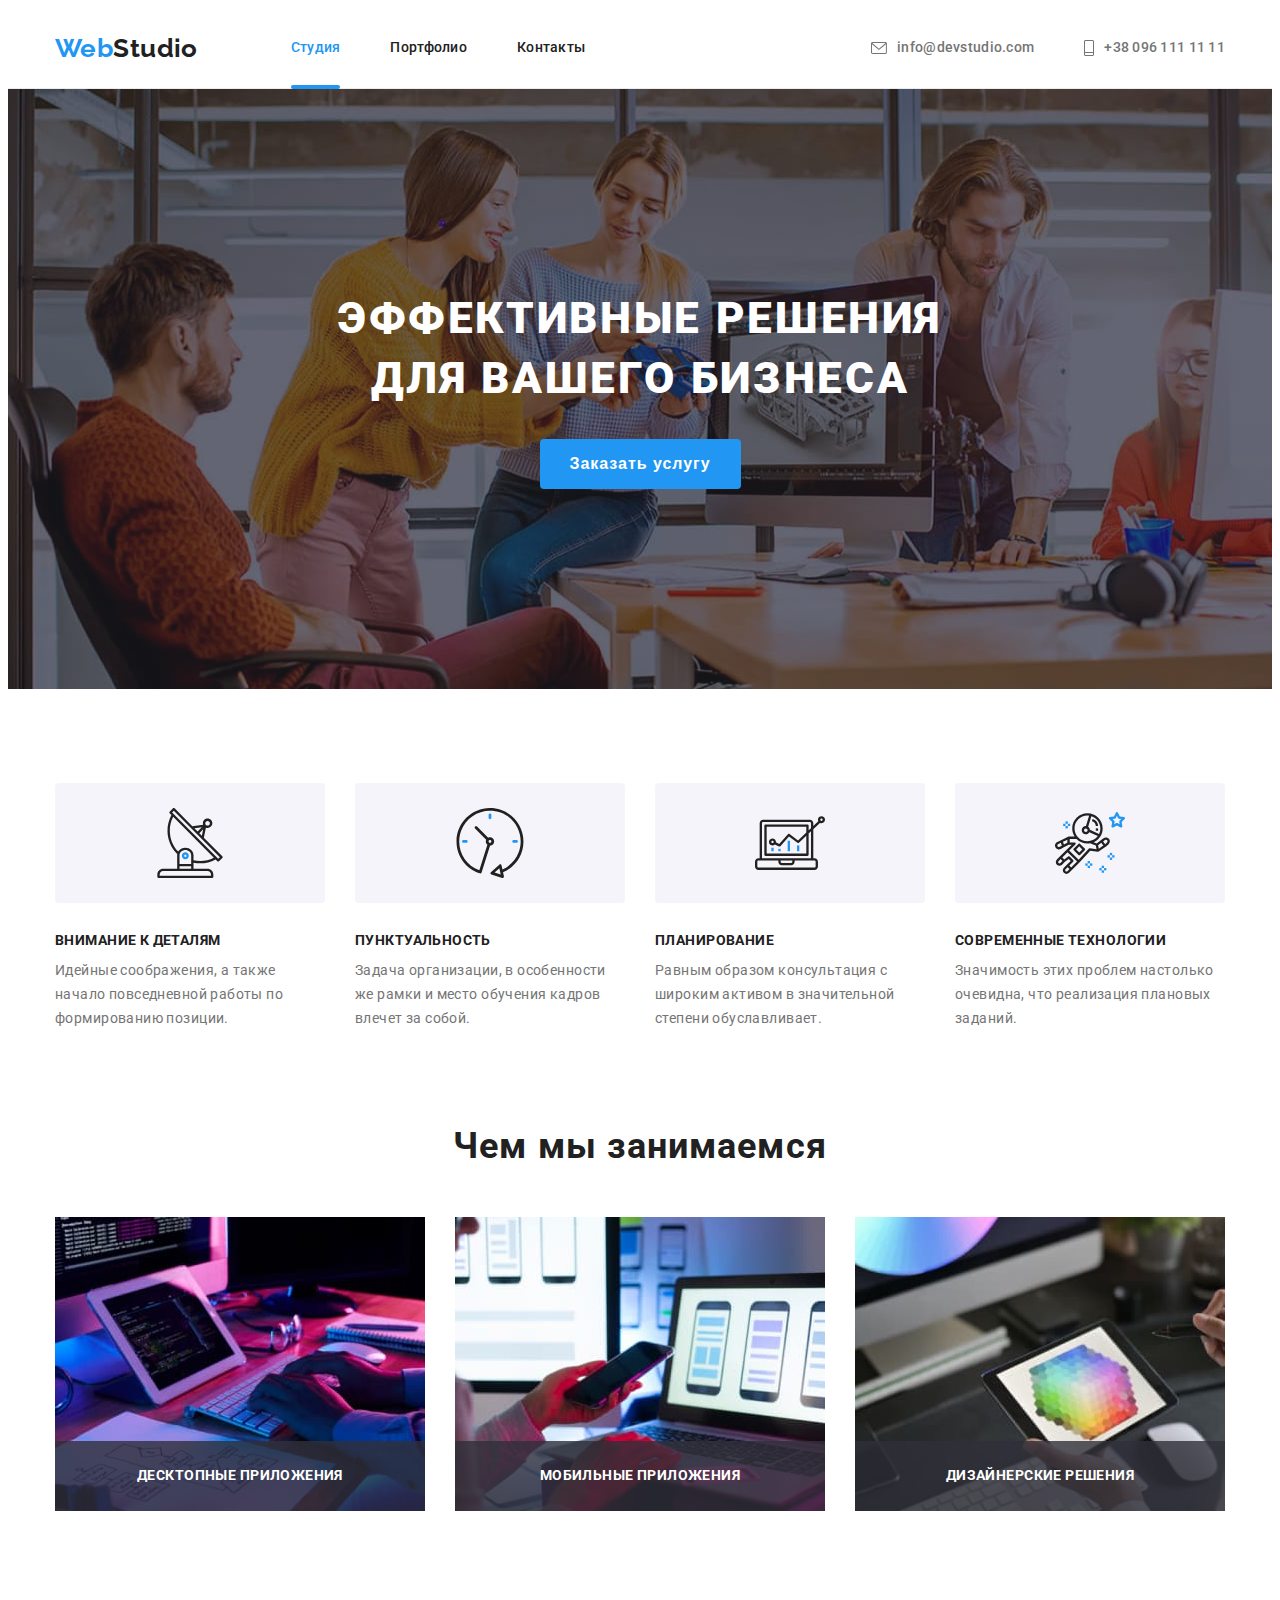
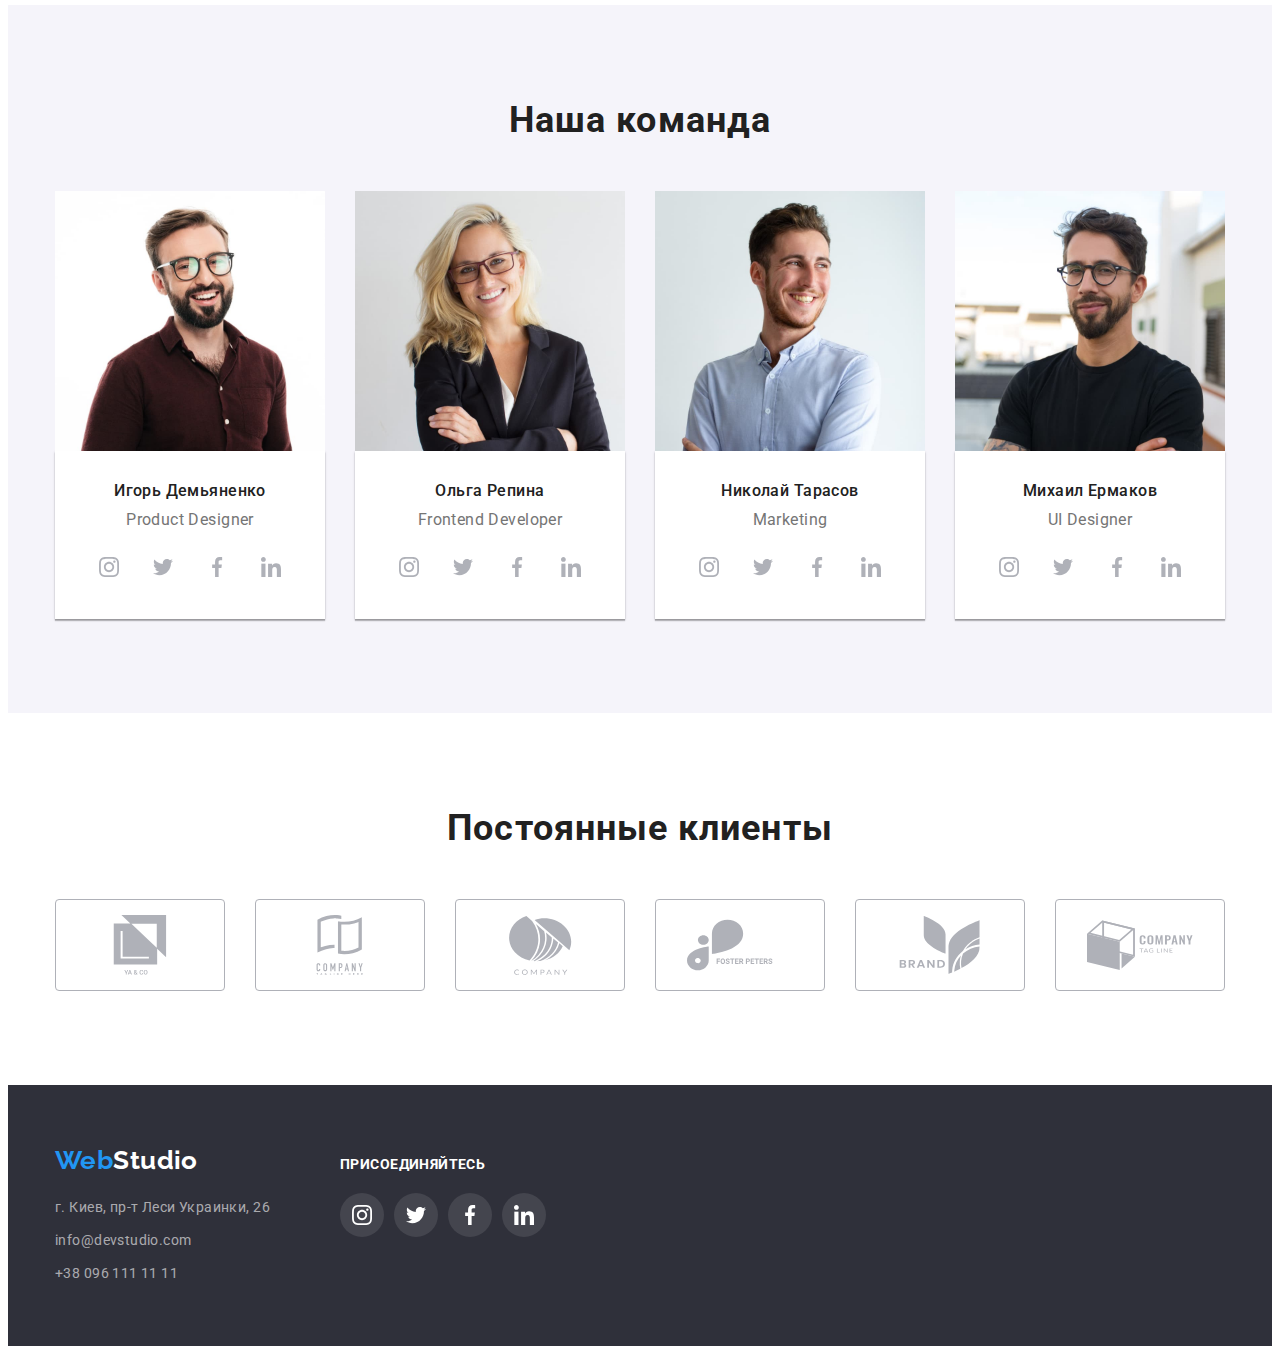
==== index.html @ 88d94071 "start 08.04.2022" ====
<!DOCTYPE html>
<html lang="ru">
  <head>
    <meta charset="UTF-8" />
    <meta http-equiv="X-UA-Compatible" content="IE=edge" />
    <meta name="viewport" content="width=device-width, initial-scale=1.0" />
    <title>Document</title>
    <link rel="preconnect" href="https://fonts.googleapis.com" />
    <link rel="preconnect" href="https://fonts.gstatic.com" crossorigin />
    <link
      href="https://fonts.googleapis.com/css2?family=Raleway:wght@700&family=Roboto:wght@400;500;700;900&display=swap"
      rel="stylesheet"
    />
    <link
      rel="stylesheet"
      href="https://cdnjs.cloudflare.com/ajax/libs/modern-normalize/1.1.0/modern-normalize.min.css"
      integrity="sha512-wpPYUAdjBVSE4KJnH1VR1HeZfpl1ub8YT/NKx4PuQ5NmX2tKuGu6U/JRp5y+Y8XG2tV+wKQpNHVUX03MfMFn9Q=="
      crossorigin="anonymous"
      referrerpolicy="no-referrer"
    />
    <link rel="stylesheet" href="./css/style.css" />
  </head>
  <body>
    <!-- header start -->

    <header class="header">
      <div class="container header-container">
        <nav class="nav">
          <a href="" class="logo link"
            >Web<span class="logo-black">Studio</span></a
          >
          <ul class="site-nav list">
            <li class="item">
              <a class="link header-link current" href="./index.html">Студия</a>
            </li>
            <li class="item">
              <a class="link header-link" href="./portfolio.html">Портфолио</a>
            </li>
            <li class="item">
              <a class="link header-link" href="">Контакты</a>
            </li>
          </ul>
        </nav>
        <ul class="auth-nav list">
          <li class="item">
            <a class="link header-link" href="mailto:info@example.com">
              <svg class="link-icon" width="16" height="12">
                <use href="./images/sprite.svg#envelope"></use></svg
              >info@devstudio.com</a
            >
          </li>
          <li class="item">
            <a class="link header-link" href="tel:+38-099-111-11-11">
              <svg class="link-icon" width="10" height="16">
                <use href="./images/sprite.svg#telephone"></use></svg
              >+38 096 111 11 11</a
            >
          </li>
        </ul>
      </div>
    </header>

    <!-- header end -->
    <main>
      <!-- hero  start-->

      <section class="hero">
        <div class="container">
          <h1 class="hero-title">Эффективные решения для вашего бизнеса</h1>
          <button data-modal-open type="button" class="hero-button">
            Заказать услугу
          </button>
        </div>
      </section>
      <!-- hero end -->

      <!-- quality start -->
      <section class="section quality">
        <div class="container">
          <h2 class="visually-hidden">Наши преимущества</h2>
          <ul class="card-set feature-list list">
            <li class="card-item">
              <div class="qualiti-item">
                <svg class="quality-icon" width="70" height="70">
                  <use href="./images/sprite.svg#antenna"></use>
                </svg>
              </div>

              <h3 class="quality-title">Внимание к деталям</h3>
              <p class="quality-text">
                Идейные соображения, а также начало повседневной работы по
                формированию позиции.
              </p>
            </li>
            <li class="card-item">
              <div class="qualiti-item">
                <svg class="quality-icon" width="70" height="70">
                  <use href="./images/sprite.svg#clock"></use>
                </svg>
              </div>
              <h3 class="quality-title">Пунктуальность</h3>
              <p class="quality-text">
                Задача организации, в особенности же рамки и место обучения
                кадров влечет за собой.
              </p>
            </li>
            <li class="card-item">
              <div class="qualiti-item">
                <svg class="quality-icon" width="70" height="70">
                  <use href="./images/sprite.svg#diagram"></use>
                </svg>
              </div>
              <h3 class="quality-title">Планирование</h3>
              <p class="quality-text">
                Равным образом консультация с широким активом в значительной
                степени обуславливает.
              </p>
            </li>
            <li class="card-item">
              <div class="qualiti-item">
                <svg class="quality-icon" width="70" height="70">
                  <use href="./images/sprite.svg#astronaut"></use>
                </svg>
              </div>
              <h3 class="quality-title">Современные технологии</h3>
              <p class="quality-text">
                Значимость этих проблем настолько очевидна, что реализация
                плановых заданий.
              </p>
            </li>
          </ul>
        </div>
      </section>
      <!-- quality end -->
      <!-- service start-->
      <section class="section service">
        <div class="container">
          <h2 class="section-title">Чем мы занимаемся</h2>
          <ul class="card-set service-list list">
            <li class="card-item service-card">
              <img
                src="./images/our-work1.jpg"
                alt="програмировавние"
                width="370"
              />
              <p class="service-thumb">ДЕСКТОПНЫЕ ПРИЛОЖЕНИЯ</p>
            </li>
            <li class="card-item service-card">
              <img src="./images/our-work2.jpg" alt="адаптация" width="370" />
              <p class="service-thumb">МОБИЛЬНЫЕ ПРИЛОЖЕНИЯ</p>
            </li>
            <li class="card-item service-card">
              <img src="./images/our-work3.jpg" alt="дизайн" width="370" />
              <p class="service-thumb">ДИЗАЙНЕРСКИЕ РЕШЕНИЯ</p>
            </li>
          </ul>
        </div>
      </section>
      <!-- service end-->
      <!-- team start -->
      <section class="section team">
        <div class="container">
          <h2 class="section-title">Наша команда</h2>
          <ul class="card-set team-list list">
            <li class="card-item">
              <img
                src="./images/demianenko.jpg"
                alt="Игорь Демьяненко"
                width="270"
              />
              <div class="team-content">
                <h3 class="team-title">Игорь Демьяненко</h3>
                <p class="team-text">Product Designer</p>
                <ul class="social-list list">
                  <li class="social-list-item">
                    <a
                      class="social-list-link link"
                      href=""
                      target="_blank"
                      rel="noopener noreferrer nofollow"
                    >
                      <svg class="social-list-icon" width="20" height="20">
                        <use href="./images/sprite.svg#instagram"></use>
                      </svg>
                    </a>
                  </li>
                  <li class="social-list-item">
                    <a
                      class="social-list-link link"
                      href=""
                      target="_blank"
                      rel="noopener noreferrer nofollow"
                    >
                      <svg class="social-list-icon" width="20" height="20">
                        <use href="./images/sprite.svg#twitter"></use>
                      </svg>
                    </a>
                  </li>
                  <li class="social-list-item">
                    <a
                      class="social-list-link link"
                      href=""
                      target="_blank"
                      rel="noopener noreferrer nofollow"
                    >
                      <svg class="social-list-icon" width="20" height="20">
                        <use href="./images/sprite.svg#facebook"></use>
                      </svg>
                    </a>
                  </li>
                  <li class="social-list-item">
                    <a
                      class="social-list-link link"
                      href=""
                      target="_blank"
                      rel="noopener noreferrer nofollow"
                    >
                      <svg class="social-list-icon" width="20" height="20">
                        <use href="./images/sprite.svg#linkedin"></use>
                      </svg>
                    </a>
                  </li>
                </ul>
              </div>
            </li>
            <li class="card-item">
              <img src="./images/repina.jpg" alt="Ольга Репина" width="270" />
              <div class="team-content">
                <h3 class="team-title">Ольга Репина</h3>
                <p class="team-text">Frontend Developer</p>
                <ul class="social-list list">
                  <li class="social-list-item">
                    <a
                      class="social-list-link link"
                      href=""
                      target="_blank"
                      rel="noopener noreferrer nofollow"
                    >
                      <svg class="social-list-icon" width="20" height="20">
                        <use href="./images/sprite.svg#instagram"></use>
                      </svg>
                    </a>
                  </li>
                  <li class="social-list-item">
                    <a
                      class="social-list-link link"
                      href=""
                      target="_blank"
                      rel="noopener noreferrer nofollow"
                    >
                      <svg class="social-list-icon" width="20" height="20">
                        <use href="./images/sprite.svg#twitter"></use>
                      </svg>
                    </a>
                  </li>
                  <li class="social-list-item">
                    <a
                      class="social-list-link link"
                      href=""
                      target="_blank"
                      rel="noopener noreferrer nofollow"
                    >
                      <svg class="social-list-icon" width="20" height="20">
                        <use href="./images/sprite.svg#facebook"></use>
                      </svg>
                    </a>
                  </li>
                  <li class="social-list-item">
                    <a
                      class="social-list-link link"
                      href=""
                      target="_blank"
                      rel="noopener noreferrer nofollow"
                    >
                      <svg class="social-list-icon" width="20" height="20">
                        <use href="./images/sprite.svg#linkedin"></use>
                      </svg>
                    </a>
                  </li>
                </ul>
              </div>
            </li>
            <li class="card-item">
              <img
                src="./images/tarasov.jpg"
                alt="Николай Тарасов"
                width="270"
              />
              <div class="team-content">
                <h3 class="team-title">Николай Тарасов</h3>
                <p class="team-text">Marketing</p>
                <ul class="social-list list">
                  <li class="social-list-item">
                    <a
                      class="social-list-link link"
                      href=""
                      target="_blank"
                      rel="noopener noreferrer nofollow"
                    >
                      <svg class="social-list-icon" width="20" height="20">
                        <use href="./images/sprite.svg#instagram"></use>
                      </svg>
                    </a>
                  </li>
                  <li class="social-list-item">
                    <a
                      class="social-list-link link"
                      href=""
                      target="_blank"
                      rel="noopener noreferrer nofollow"
                    >
                      <svg class="social-list-icon" width="20" height="20">
                        <use href="./images/sprite.svg#twitter"></use>
                      </svg>
                    </a>
                  </li>
                  <li class="social-list-item">
                    <a
                      class="social-list-link link"
                      href=""
                      target="_blank"
                      rel="noopener noreferrer nofollow"
                    >
                      <svg class="social-list-icon" width="20" height="20">
                        <use href="./images/sprite.svg#facebook"></use>
                      </svg>
                    </a>
                  </li>
                  <li class="social-list-item">
                    <a
                      class="social-list-link link"
                      href=""
                      target="_blank"
                      rel="noopener noreferrer nofollow"
                    >
                      <svg class="social-list-icon" width="20" height="20">
                        <use href="./images/sprite.svg#linkedin"></use>
                      </svg>
                    </a>
                  </li>
                </ul>
              </div>
            </li>
            <li class="card-item">
              <img
                src="./images/ermakov.jpg"
                alt="Михаил Ермаков"
                width="270"
              />
              <div class="team-content">
                <h3 class="team-title">Михаил Ермаков</h3>
                <p class="team-text">UI Designer</p>
                <ul class="social-list list">
                  <li class="social-list-item">
                    <a
                      class="social-list-link link"
                      href=""
                      target="_blank"
                      rel="noopener noreferrer nofollow"
                    >
                      <svg class="social-list-icon" width="20" height="20">
                        <use href="./images/sprite.svg#instagram"></use>
                      </svg>
                    </a>
                  </li>
                  <li class="social-list-item">
                    <a
                      class="social-list-link link"
                      href=""
                      target="_blank"
                      rel="noopener noreferrer nofollow"
                    >
                      <svg class="social-list-icon" width="20" height="20">
                        <use href="./images/sprite.svg#twitter"></use>
                      </svg>
                    </a>
                  </li>
                  <li class="social-list-item">
                    <a
                      class="social-list-link link"
                      href=""
                      target="_blank"
                      rel="noopener noreferrer nofollow"
                    >
                      <svg class="social-list-icon" width="20" height="20">
                        <use href="./images/sprite.svg#facebook"></use>
                      </svg>
                    </a>
                  </li>
                  <li class="social-list-item">
                    <a
                      class="social-list-link link"
                      href=""
                      target="_blank"
                      rel="noopener noreferrer nofollow"
                    >
                      <svg class="social-list-icon" width="20" height="20">
                        <use href="./images/sprite.svg#linkedin"></use>
                      </svg>
                    </a>
                  </li>
                </ul>
              </div>
            </li>
          </ul>
        </div>
      </section>
      <!-- team end -->

      <!-- client start-->
      <section class="section client">
        <div class="container">
          <h2 class="section-title">Постоянные клиенты</h2>
          <ul class="card-set client-list list">
            <li class="card-item client-card">
              <a
                class="client-link"
                href=""
                target="_blank"
                rel="noopener noreferrer nofollow"
              >
                <svg class="client-link-icon" width="106" height="60">
                  <use href="./images/sprite.svg#group-1"></use>
                </svg>
              </a>
            </li>
            <li class="card-item client-card">
              <a
                class="client-link"
                href=""
                target="_blank"
                rel="noopener noreferrer nofollow"
              >
                <svg class="client-link-icon" width="106" height="60">
                  <use href="./images/sprite.svg#group-2"></use>
                </svg>
              </a>
            </li>
            <li class="card-item client-card">
              <a
                class="client-link"
                href=""
                target="_blank"
                rel="noopener noreferrer nofollow"
              >
                <svg class="client-link-icon" width="106" height="60">
                  <use href="./images/sprite.svg#group-3"></use>
                </svg>
              </a>
            </li>
            <li class="card-item client-card">
              <a
                class="client-link"
                href=""
                target="_blank"
                rel="noopener noreferrer nofollow"
              >
                <svg class="client-link-icon" width="106" height="60">
                  <use href="./images/sprite.svg#group-4"></use>
                </svg>
              </a>
            </li>
            <li class="card-item client-card">
              <a
                class="client-link"
                href=""
                target="_blank"
                rel="noopener noreferrer nofollow"
              >
                <svg class="client-link-icon" width="106" height="60">
                  <use href="./images/sprite.svg#group-5"></use>
                </svg>
              </a>
            </li>
            <li class="card-item client-card">
              <a
                class="client-link"
                href=""
                target="_blank"
                rel="noopener noreferrer nofollow"
              >
                <svg class="client-link-icon" width="106" height="60">
                  <use href="./images/sprite.svg#group-6"></use>
                </svg>
              </a>
            </li>
          </ul>
        </div>
      </section>
    </main>
    <!-- footer start -->
    <footer class="footer">
      <div class="container footer-content">
        <div class="contact-footer">
          <a href="" class="logo link"
            >Web<span class="logo-white">Studio</span></a
          >
          <address class="adress list">
            <ul class="nav-footer list">
              <li class="nav-footer-item">
                <a
                  class="link"
                  href="https://goo.gl/maps/tU7hmyQ66fqLJ7Ar8"
                  target="_blank"
                  rel="noopener noreferrer nofollow"
                >
                  г. Киев, пр-т Леси Украинки, 26</a
                >
              </li>
              <li class="nav-footer-item">
                <a class="link" href="mailto:info@example.com"
                  >info@devstudio.com</a
                >
              </li>
              <li class="nav-footer-item">
                <a class="link" href="tel:+38-099-111-11-11"
                  >+38 096 111 11 11</a
                >
              </li>
            </ul>
          </address>
        </div>
        <div class="join">
          <b class="join-title">присоединяйтесь</b>
          <ul class="social-list list">
            <li class="social-list-item">
              <a
                class="social-list-link link"
                href=""
                target="_blank"
                rel="noopener noreferrer nofollow"
              >
                <svg class="social-list-icon" width="20" height="20">
                  <use href="./images/sprite.svg#instagram"></use>
                </svg>
              </a>
            </li>
            <li class="social-list-item">
              <a
                class="social-list-link link"
                href=""
                target="_blank"
                rel="noopener noreferrer nofollow"
              >
                <svg class="social-list-icon" width="20" height="20">
                  <use href="./images/sprite.svg#twitter"></use>
                </svg>
              </a>
            </li>
            <li class="social-list-item">
              <a
                class="social-list-link link"
                href=""
                target="_blank"
                rel="noopener noreferrer nofollow"
              >
                <svg class="social-list-icon" width="20" height="20">
                  <use href="./images/sprite.svg#facebook"></use>
                </svg>
              </a>
            </li>
            <li class="social-list-item">
              <a
                class="social-list-link link"
                href=""
                target="_blank"
                rel="noopener noreferrer nofollow"
              >
                <svg class="social-list-icon" width="20" height="20">
                  <use href="./images/sprite.svg#linkedin"></use>
                </svg>
              </a>
            </li>
          </ul>
        </div>
      </div>
    </footer>

    <div class="backdrop is-hidden" data-modal>
      <div class="modal">
        <button data-modal-close type="button" class="hero-close-btn">
          <svg class="hero-close-icon" width="18px" height="18px">
            <use href="./images/sprite.svg#close"></use>
          </svg>
        </button>
      </div>
    </div>

    <script src="./js/modal.js"></script>
  </body>
</html>
---- css/style.css ----
html {
  box-sizing: border-box;
}

*,
*::before,
*::after {
  box-sizing: border-box;
}

:root {
  --primary-title-color: #212121;
  --secondary-text-color: #757575;
  --accent-color: #2196f3;
  --secondary-accent-color: #ffffff;
  --secondary-background-color: #f5f4fa;
  --primary-color: rgba(255, 255, 255, 1);
  --card-item: 4;
  --client-link: #afb1b8;
  --footer-accent-background-color: rgba(255, 255, 255, 0.1);
  --transition: 250ms cubic-bezier(0.4, 0, 0.2, 1);
}

body {
  color: var(--secondary-text-color);
  font-family: Roboto, sans-serif;
  font-size: 14px;
  line-height: 1.71;
  letter-spacing: 0.03em;
}

/* Reset */

h1,
h2,
h3,
p {
  margin-top: 0;
  margin-bottom: 0;
}

ul {
  margin-top: 0;
  margin-bottom: 0;
  padding-left: 0;
}

img {
  display: block;
  max-width: 100%;
  height: auto;
}

.list {
  list-style: none;
}
.link {
  text-decoration: none;
  color: inherit;
}

address {
  font-style: normal;
}

.container {
  width: 1200px;
  padding-left: 15px;
  padding-right: 15px;
  margin-left: auto;
  margin-right: auto;
}

.section {
  padding-top: 94px;
  padding-bottom: 94px;
}
/* header start */

.header {
  border-bottom: 1px solid #ececec;
}

.header-container {
  display: flex;
  align-items: center;
}

.nav {
  display: flex;
}
.header .logo {
  margin-right: 93px;
}

.logo {
  display: flex;

  align-items: center;
  font-family: Raleway, sans-serif;
  font-weight: 700;
  font-size: 26px;
  line-height: 1.19;
  /* letter-spacing: 0.03em; */
  color: var(--accent-color);
}
.logo-black {
  color: var(--primary-title-color);
}
.site-nav {
  display: flex;

  color: var(--primary-title-color);
}

.site-nav .item:not(:last-child),
.auth-nav .item:not(:last-child) {
  margin-right: 50px;
}

.header-link {
  display: flex;
  align-items: center;
  position: relative;
  font-weight: 500;
  padding-top: 32px;
  padding-bottom: 32px;
  line-height: 1.14;
  letter-spacing: 0.02em;
  transition: color var(--transition);
}
.site-nav .link.current {
  color: var(--accent-color);
}

.auth-nav {
  display: flex;
  margin-left: auto;
  transition: fill var(--transition), color var(--transition);
}

.auth-nav .link-icon {
  fill: currentColor;
  margin-right: 10px;
}

.header-link:hover,
.header-link:focus {
  color: var(--accent-color);
}

.header .current::after {
  content: "";
  display: flex;
  position: absolute;
  bottom: -1px;
  width: 100%;
  height: 4px;
  border-radius: 2px;
  background-color: rgba(33, 150, 243, 1);
}

/* header end */
/* hero start */

.hero {
  background-image: linear-gradient(
      rgba(47, 48, 58, 0.4),
      rgba(47, 48, 58, 0.4)
    ),
    url(../images/comand.jpg);
  background-size: 1600px, cover;
  text-align: center;

  background-color: #2f303a;
  margin-right: auto;
  margin-left: auto;
  max-width: 1600px;
  padding-top: 200px;
  padding-bottom: 200px;
}

.hero-title {
  max-width: 696px;
  margin-bottom: 30px;
  margin-left: auto;
  margin-right: auto;

  font-weight: 900;
  font-size: 44px;
  line-height: 1.36;
  text-align: center;
  letter-spacing: 0.06em;
  text-transform: uppercase;
  color: var(--secondary-accent-color);
}

.hero-button {
  min-width: 200px;
  padding-top: 10px;
  padding-bottom: 10px;
  padding-left: 30px;
  padding-right: 30px;
  border-radius: 4px;

  cursor: pointer;
  font-weight: 700;
  font-size: 16px;
  line-height: 1.88;
  border: none;
  letter-spacing: 0.06em;
  background: var(--accent-color);
  color: var(--secondary-accent-color);
  transition: background-color var(--transition);
}

.hero-button:hover,
.hero-button:focus {
  background-color: #188ce8;
}

/* hero end */

/* quality start*/

.visually-hidden {
  position: absolute;
  width: 1px;
  height: 1px;
  margin: -1px;
  border: 0;
  padding: 0;
  white-space: nowrap;
  clip-path: inset(100%);
  clip: rect(0 0 0 0);
  overflow: hidden;
}

.card-set {
  display: flex;
  flex-wrap: wrap;
  margin-left: -30px;
  margin-top: -30px;
}
.quality {
  padding-bottom: 0;
}
.card-item {
  flex-basis: calc(100% / var(--card-item) - 30px);
  margin-left: 30px;
  margin-top: 30px;
}

.service-list {
  --card-item: 3;
}

.qualiti-item {
  display: flex;

  height: 120px;
  border-radius: 4px;
  justify-content: center;
  align-items: center;
  background-color: var(--secondary-background-color);

  margin-bottom: 30px;
  text-align: center;
}

.quality-title {
  margin-bottom: 10px;
  font-weight: 700;
  font-size: 14px;
  line-height: 1.14;

  text-transform: uppercase;
  color: var(--primary-title-color);
}

/* qualiti end */

/* service start*/
.section-title {
  text-align: center;
  margin-bottom: 50px;
  font-weight: 700;
  font-size: 36px;
  line-height: 1.17;
  letter-spacing: 0.03em;
  color: var(--primary-title-color);
}

.service-card {
  position: relative;
}
.service-icon {
  position: relative;
}

.service-thumb {
  position: absolute;
  display: flex;
  bottom: 0;
  width: 100%;
  height: 70px;
  justify-content: center;
  align-items: center;
  font-weight: 700;

  line-height: 1.17;

  color: var(--primary-color);
  background-color: rgba(47, 48, 58, 0.8);
}

/* service end */

/* team start */
.team {
  background: var(--secondary-background-color);
}

.social-list-link {
  display: flex;
  align-items: center;
  justify-content: center;
  width: 44px;
  height: 44px;
  color: var(--client-link);
  background-color: var(--footer-accent-background-color);
  border-radius: 50%;
  transition: color var(--transition), background-color var(--transition);
}
.footer .social-list-link {
  color: var(--secondary-accent-color);
}
.social-list-icon {
  fill: currentColor;
}

.social-list-item:not(:last-child) {
  margin-right: 10px;
}

.social-list-link:hover,
.social-list-link:focus {
  background-color: var(--accent-color);
  color: var(--secondary-accent-color);
}

.social-list {
  display: flex;
  justify-content: space-between;
}

.team-card {
  flex-wrap: wrap;
  text-align: center;
  flex-basis: calc((100% - 120px) / 4);
  margin-left: 30px;
  margin-top: 30px;
}

.team-title {
  margin-bottom: 10px;
  font-weight: 500;
  font-size: 16px;
  line-height: 1.19;

  color: var(--primary-title-color);
}

.team-content {
  text-align: center;
  padding-top: 30px;
  padding-bottom: 30px;
  padding-left: 32px;
  padding-right: 32px;
  background-color: var(--secondary-accent-color);
  box-shadow: 0px 2px 1px rgba(0, 0, 0, 0.2), 0px 1px 1px rgba(0, 0, 0, 0.14),
    0px 1px 3px rgba(0, 0, 0, 0.12);
}

.team-text {
  font-size: 16px;
  line-height: 1.19;
  margin-bottom: 16px;
}

/* team end */

/* client-start */

.client-list {
  --card-item: 6;
  display: flex;
  align-items: center;
}

.client-link {
  outline: none;
  display: flex;
  width: 170px;
  height: 92px;
  color: var(--client-link);
  border: 1px solid currentColor;
  border-radius: 4px;
  justify-content: center;
  align-items: center;

  transition: color var(--transition);
}

.client-link:hover,
.client-link:focus {
  border: 1px solid var(--accent-color);
}

.client-link-icon {
  fill: currentColor;
  /* transition: fill var(--transition); */
}

.client-link:hover .client-link-icon,
.client-link:focus .client-link-icon {
  fill: var(--accent-color);
}

/* client-end */

/* footer start */

.footer {
  padding-top: 60px;
  padding-bottom: 60px;
  background: #2f303a;
}

.footer-content {
  display: flex;
  align-items: baseline;
}

.adress {
  font-style: normal;

  color: var(--secondary-accent-color);
}

.footer .logo {
  margin-bottom: 20px;
}

.logo-white {
  color: var(--secondary-accent-color);
}

.nav-footer .link {
  color: rgba(255, 255, 255, 0.6);
  transition: color var(--transition);
}
.nav-footer .link:hover,
.nav-footer .link:focus {
  color: var(--secondary-accent-color);
}
.nav-footer-item:not(:last-child) {
  margin-bottom: 9px;
}

.footer.social-list-link {
  color: var(--secondary-accent-color);
}

.join {
  margin-left: 70px;
}

.join-title {
  display: block;
  margin-bottom: 20px;
  font-weight: 700;
  font-size: 14px;
  line-height: 1.14;
  letter-spacing: 0.03em;
  text-transform: uppercase;
  color: var(--secondary-accent-color);
}

.join-list-link {
  display: flex;
  align-items: center;
  justify-content: center;
  width: 44px;
  height: 44px;
  background-color: rgba(255, 255, 255, 0.1);
  border-radius: 50%;
  transition: background-color var(--transition);
}
.join-list-icon {
  fill: var(--secondary-accent-color);
}

.join-list-item:not(:last-child) {
  margin-right: 10px;
}

.join-list-link:hover,
.join-list-link:focus,
.join-list-link:hover .join-list-icon,
.join-list-link:focus .join-list-icon {
  background-color: var(--accent-color);
}

.join-list {
  display: flex;
  justify-content: space-between;
}

/* Portfolio */

/* filters start */

.buttons-list {
  display: flex;

  justify-content: center;
  margin-bottom: 50px;
}

.button-item:not(:last-child) {
  margin-right: 8px;
}

.button {
  padding: 6px 22px;
  border-radius: 4px;
  border-color: transparent;
  font-weight: 500;
  font-size: 16px;
  line-height: 1.62;
  letter-spacing: 0.03em;
  color: var(--primary-title-color);
  cursor: pointer;
  background: var(--secondary-background-color);
  transition: color var(--transition), background-color var(--transition),
    box-shadow var(--transition);
}
.button:hover,
.button:focus,
.buttons-list .current {
  background-color: var(--accent-color);
  color: var(--secondary-accent-color);
  box-shadow: 0px 2px 2px rgba(0, 0, 0, 0.12), 0px 1px 2px rgba(0, 0, 0, 0.08),
    0px 3px 1px rgba(0, 0, 0, 0.1);
}
/* filters end */

/* work start */
.work-list {
  --card-item: 3;
}

.work-list-item {
  display: flex;
  flex-direction: column;
  transition: box-shadow var(--transition);
}

.work-list-item:hover,
.work-list-item:focus {
  box-shadow: 1px 4px 6px rgba(0, 0, 0, 0.16), 0px 4px 4px rgba(0, 0, 0, 0.06),
    0px 1px 1px rgba(0, 0, 0, 0.12);
}

.product {
  position: relative;
  overflow: hidden;
}

.product-overlay {
  display: inline-block;
  position: absolute;
  top: 0;
  left: 0;
  width: 100%;
  height: 100%;
  background-color: rgba(33, 150, 243, 0.9);

  transform: translateY(100%);
  transition: transform var(--transition);
}

.product-thumb {
  position: absolute;

  width: 322px;
  height: 168px;
  display: flex;
  top: 50%;
  left: 50%;
  transform: translate(-50%, -50%);
  opacity: 1;
  font-family: roboto;
  font-weight: 400;
  font-size: 18px;
  line-height: 1.55;
  letter-spacing: 0.03em;
  color: rgba(255, 255, 255, 1);
}

.work-list-item:hover .product-overlay,
.work-list-item:focus .product-overlay {
  transform: translateY(0);
}

.work-title {
  margin-bottom: 4px;
  font-weight: 700;
  font-size: 18px;
  line-height: 2;
  color: var(--primary-title-color);
}

.work-content {
  padding: 20px 24px;

  border: 1px solid #eeeeee;
  border-top: none;
}

.work-text {
  font-weight: 400;
  font-size: 16px;
  line-height: 1.88;
  letter-spacing: 0.03em;
  color: var(--secondary-text-color);
}
/* work end */

.backdrop {
  position: fixed;
  top: 0;
  left: 0;
  width: 100%;
  height: 100%;
  background-color: rgba(0, 0, 0, 0.2);
  opacity: 1;
  transition: opacity var(--transition);
}

.backdrop.is-hidden {
  opacity: 0;
  visibility: hidden;
  pointer-events: none;
}

.backdrop.is-hidden .modal {
  transform: translate(-50%, -50%) scale(1.25);
}

.modal {
  position: absolute;
  top: 50%;
  left: 50%;

  height: 581px;
  width: 528px;
  border-radius: 4px;
  background-color: var(--secondary-accent-color);
  box-shadow: 0px 2px 1px rgba(0, 0, 0, 0.2), 0px 1px 1px rgba(0, 0, 0, 0.14),
    0px 1px 3px rgba(0, 0, 0, 0.12);

  transform: translate(-50%, -50%) scale(1);
  transition: transform var(--transition);
}

.hero-close-btn {
  position: absolute;
  top: 18px;
  right: 12px;
  padding: 0;

  display: flex;
  justify-content: center;
  align-items: center;
  width: 30px;
  height: 30px;
  border-radius: 50%;
  border: 1px solid rgba(0, 0, 0, 0.1);
  background-color: transparent;
  cursor: pointer;
}
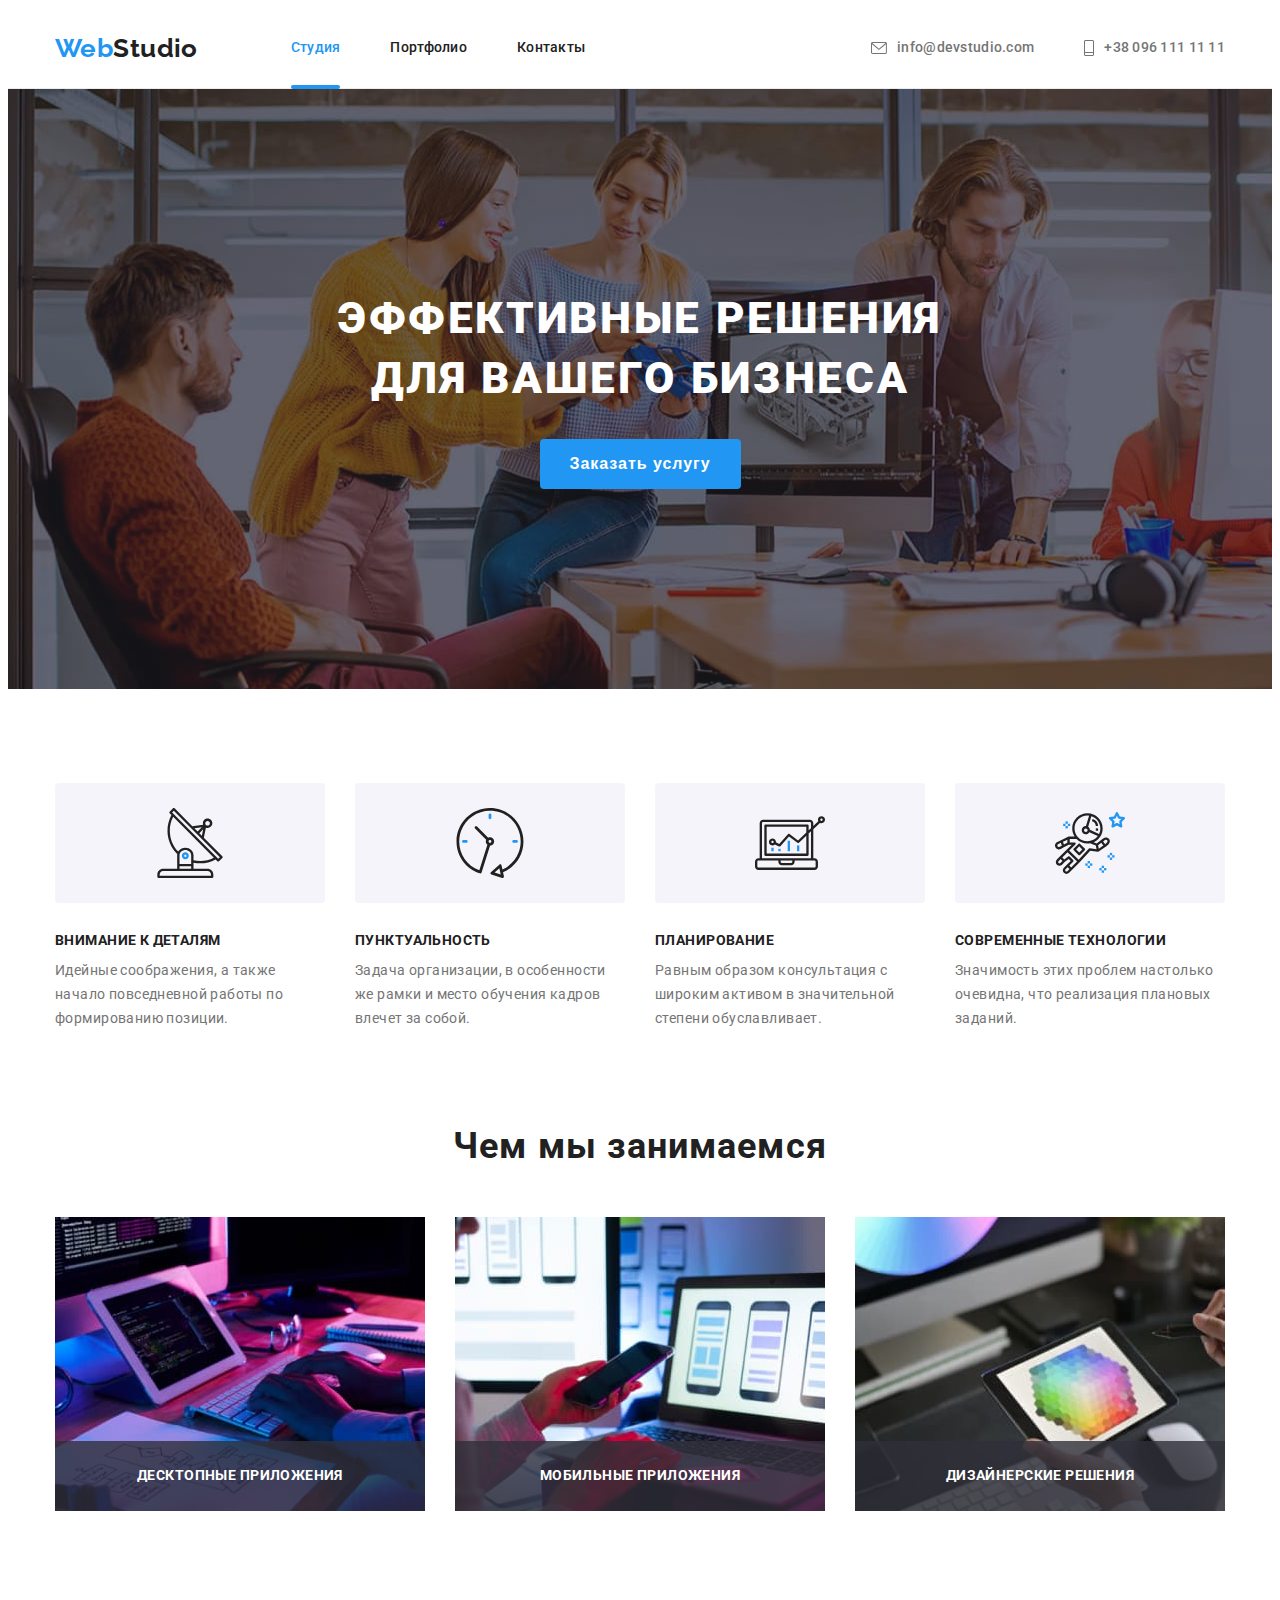
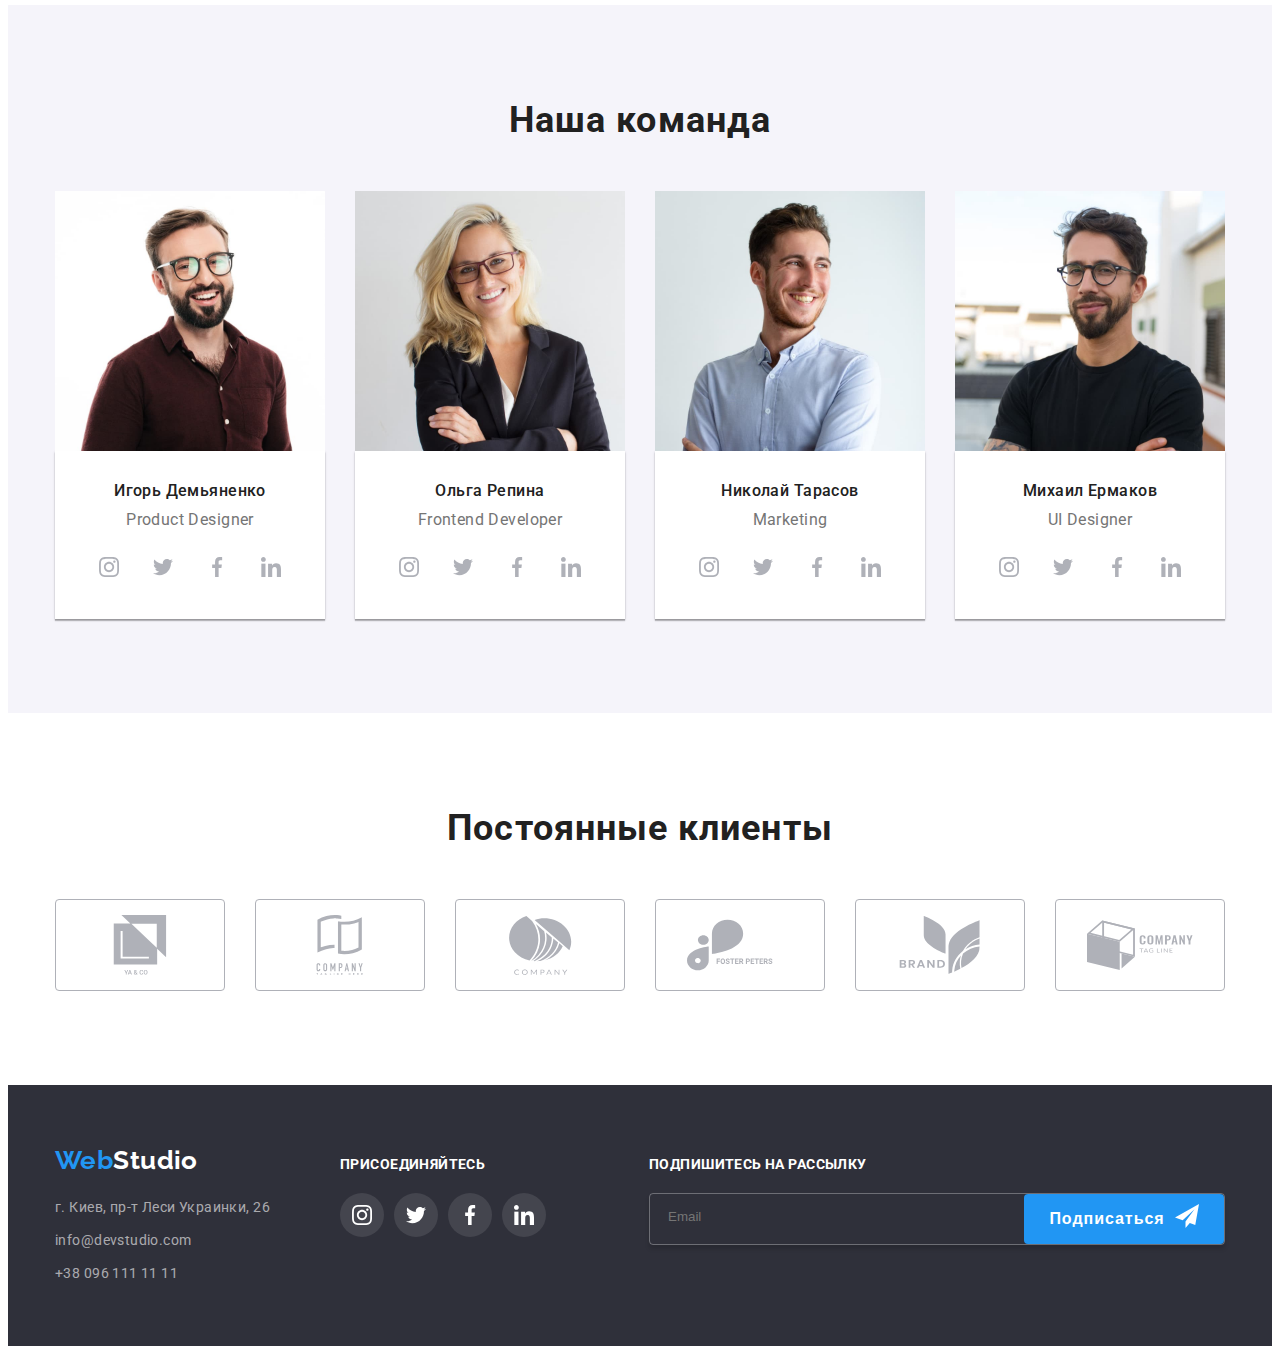
==== commit 16691a4f: "pre-finish 12.04.2022" ====
--- a/index.html
+++ b/index.html
@@ -522,6 +522,7 @@
         </div>
         <div class="join">
           <b class="join-title">присоединяйтесь</b>
+
           <ul class="social-list list">
             <li class="social-list-item">
               <a
@@ -572,6 +573,26 @@
               </a>
             </li>
           </ul>
+        </div>
+
+        <div class="join-subscription">
+          <b class="join-title">Подпишитесь на рассылку</b>
+          <form class="social-subscription">
+            <span class="mail-subscription">
+              <input
+                class="mail"
+                type="email"
+                name="user_mail"
+                placeholder="Email"
+              />
+            </span>
+            <button class="hero-button send-button" type="submit">
+              Подписаться
+              <svg class="social-send-button" width="24" height="24">
+                <use href="./images/sprite.svg#send"></use>
+              </svg>
+            </button>
+          </form>
         </div>
       </div>
     </footer>
@@ -579,10 +600,71 @@
     <div class="backdrop is-hidden" data-modal>
       <div class="modal">
         <button data-modal-close type="button" class="hero-close-btn">
-          <svg class="hero-close-icon" width="18px" height="18px">
+          <svg class="hero-close-icon" width="18" height="18">
             <use href="./images/sprite.svg#close"></use>
           </svg>
         </button>
+
+        <p class="modal-invitation">Оставьте свои данные, мы вам перезвоним</p>
+
+        <form class="contact-form">
+          <!-- <div class="contact-form-list"> -->
+          <label class="contact-form-field"
+            ><span class="contact-information">Имя</span>
+            <span class="contack-form-input-wraper">
+              <input name="user_name" class="contact-form-input" type="text" />
+              <svg class="contact-icon" width="18" height="18">
+                <use href="./images/sprite.svg#person-modal"></use>
+              </svg>
+            </span>
+          </label>
+          <label class="contact-form-field"
+            ><span class="contact-information">Телефон</span>
+            <span class="contack-form-input-wraper">
+              <input name="user_phone" class="contact-form-input" type="tel" />
+              <svg class="contact-icon" width="18" height="18">
+                <use href="./images/sprite.svg#phone-modal"></use>
+              </svg>
+            </span>
+          </label>
+          <label class="contact-form-field"
+            ><span class="contact-information">Почта</span>
+            <span class="contack-form-input-wraper">
+              <input name="user_mail" class="contact-form-input" type="email" />
+              <svg class="contact-icon" width="18" height="18">
+                <use href="./images/sprite.svg#email-modal"></use>
+              </svg>
+            </span>
+          </label>
+          <label class="contact-form-field"
+            ><span class="contact-information">Комментарий</span>
+            <textarea
+              name="user_message"
+              class="contact-form-message"
+              placeholder="Введите текст"
+            ></textarea>
+          </label>
+          <!-- </div> -->
+          <div class="contact-form-checkbox-wraper">
+            <input
+              name="accept-policy"
+              type="checkbox"
+              class="contact-form-checkbox visually-hidden"
+              id="polici-checkbox"
+              required
+            />
+            <label for="polici-checkbox" class="contact-form-checkbox-label"
+              >Соглашаюсь с рассылкой и принимаю &nbsp;<a
+                class="contact-form-checkbox-link"
+                href=""
+                >Условия договора</a
+              >
+            </label>
+          </div>
+          <button type="submit" class="hero-button submit-button">
+            Отправить
+          </button>
+        </form>
       </div>
     </div>
 
--- a/css/style.css
+++ b/css/style.css
@@ -14,11 +14,14 @@
   --accent-color: #2196f3;
   --secondary-accent-color: #ffffff;
   --secondary-background-color: #f5f4fa;
+  --footer-background-color: #2f303a;
+
   --primary-color: rgba(255, 255, 255, 1);
   --card-item: 4;
   --client-link: #afb1b8;
   --footer-accent-background-color: rgba(255, 255, 255, 0.1);
   --transition: 250ms cubic-bezier(0.4, 0, 0.2, 1);
+  --border-contact-form: rgba(33, 33, 33, 0.2);
 }
 
 body {
@@ -434,7 +437,7 @@
 .footer {
   padding-top: 60px;
   padding-bottom: 60px;
-  background: #2f303a;
+  background: var(--footer-background-color);
 }
 
 .footer-content {
@@ -515,6 +518,47 @@
 .join-list {
   display: flex;
   justify-content: space-between;
+}
+
+.join-subscription {
+  margin-left: auto;
+  /* position: relative; */
+}
+
+.social-send-button {
+  margin-left: 10px;
+  /* position: absolute; */
+  /* top: 50%; */
+  fill: currentColor;
+}
+
+.social-subscription {
+  border: 1px solid rgba(255, 255, 255, 0.3);
+  display: flex;
+  border-radius: 4px;
+
+  padding-left: 16px;
+  /* margin-right: 12px; */
+  min-width: 358px;
+  font-size: 16px;
+  box-shadow: 0px 4px 4px rgba(0, 0, 0, 0.15);
+}
+
+.mail {
+  min-width: 358px;
+  padding-top: 15px;
+  padding-bottom: 15px;
+  border: none;
+  outline: none;
+  background-color: var(--footer-background-color);
+  color: var(--secondary-accent-color);
+}
+
+.send-button {
+  display: flex;
+  padding-left: 0;
+  padding-right: 0;
+  justify-content: center;
 }
 
 /* Portfolio */
@@ -663,8 +707,8 @@
   position: absolute;
   top: 50%;
   left: 50%;
-
-  height: 581px;
+  padding: 40px;
+  /* height: 581px; */
   width: 528px;
   border-radius: 4px;
   background-color: var(--secondary-accent-color);
@@ -673,6 +717,125 @@
 
   transform: translate(-50%, -50%) scale(1);
   transition: transform var(--transition);
+}
+
+.modal-invitation {
+  display: block;
+  margin-bottom: 12px;
+
+  font-weight: 700;
+  font-size: 20px;
+  line-height: 1.17;
+  text-align: center;
+  color: var(--primary-title-color);
+}
+
+.contact-form-field {
+  display: block;
+}
+.contact-form-field:not(:last-child) {
+  margin-bottom: 10px;
+}
+
+.contact-information {
+  letter-spacing: 0.01em;
+}
+
+.contact-form-input {
+  width: 100%;
+  height: 40px;
+  padding-left: 42px;
+
+  border: 1px solid var(--border-contact-form);
+  border-radius: 4px;
+  transition: border var(--transition);
+}
+
+.contact-form-input:focus {
+  outline: none;
+  border-color: var(--accent-color);
+}
+
+.contact-form-input:focus + .contact-icon {
+  fill: var(--accent-color);
+}
+
+.contack-form-input-wraper {
+  position: relative;
+  display: block;
+  margin-top: 4px;
+}
+
+.contact-icon {
+  position: absolute;
+  top: 50%;
+  left: 12px;
+  transform: translateY(-50%);
+  transition: fill var(--transition);
+}
+
+.contact-form-message {
+  width: 100%;
+  height: 120px;
+  padding-left: 16px;
+  padding-right: 16px;
+  padding-top: 12px;
+  padding-bottom: 12px;
+  resize: none;
+  border: 1px solid var(--border-contact-form);
+  border-radius: 4px;
+  transition: border-color var(--transition);
+}
+
+.contact-form-message::placeholder {
+  color: rgba(117, 117, 117, 0.5);
+}
+
+.contact-form-message:focus {
+  outline: none;
+  border-color: var(--accent-color);
+}
+
+.contact-form-checkbox-label {
+  display: flex;
+  align-items: center;
+  font-weight: 400;
+  color: var(--secondary-text-color);
+}
+
+.contact-form-checkbox-label::before {
+  display: inline-flex;
+  content: "";
+  width: 16px;
+  height: 15px;
+  margin-right: 10px;
+
+  border: 1px solid var(--primary-title-color);
+  cursor: pointer;
+}
+
+.contact-form-checkbox:checked + .contact-form-checkbox-label::before {
+  outline: none;
+  background-image: url(../images/icon-check.svg);
+  background-position: 50% 50%;
+}
+
+.contact-form-checkbox-link {
+  font-weight: 400;
+  color: var(--accent-color);
+}
+
+.contact-form-checkbox:focus + .contact-form-checkbox-label::before {
+  border: 1px solid var(--accent-color);
+}
+
+.contact-form-checkbox-wraper {
+  margin-bottom: 26px;
+}
+
+.submit-button {
+  display: block;
+  margin: 0 auto;
 }
 
 .hero-close-btn {
@@ -690,4 +853,10 @@
   border: 1px solid rgba(0, 0, 0, 0.1);
   background-color: transparent;
   cursor: pointer;
-}
+  transition: fill var(--transition);
+}
+
+.hero-close-btn:hover,
+.hero-close-btn:focus {
+  fill: var(--accent-color);
+}
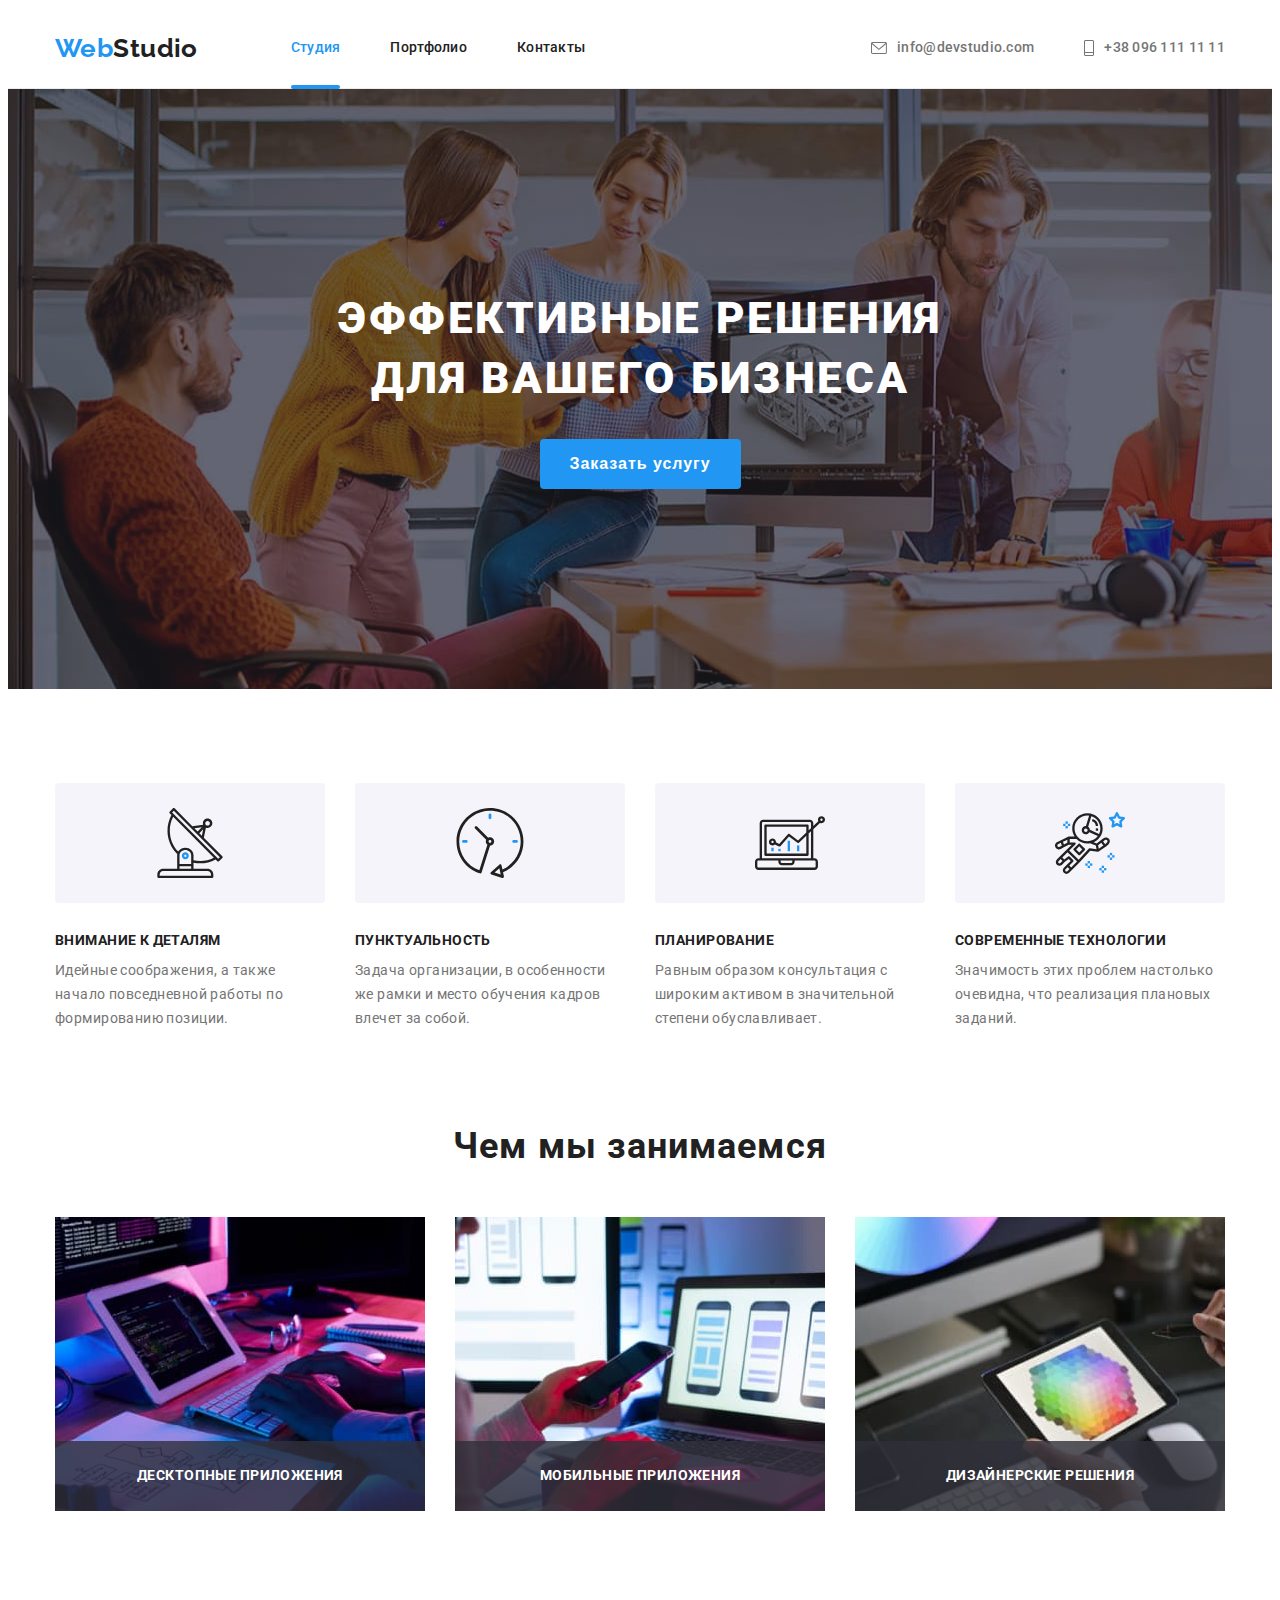
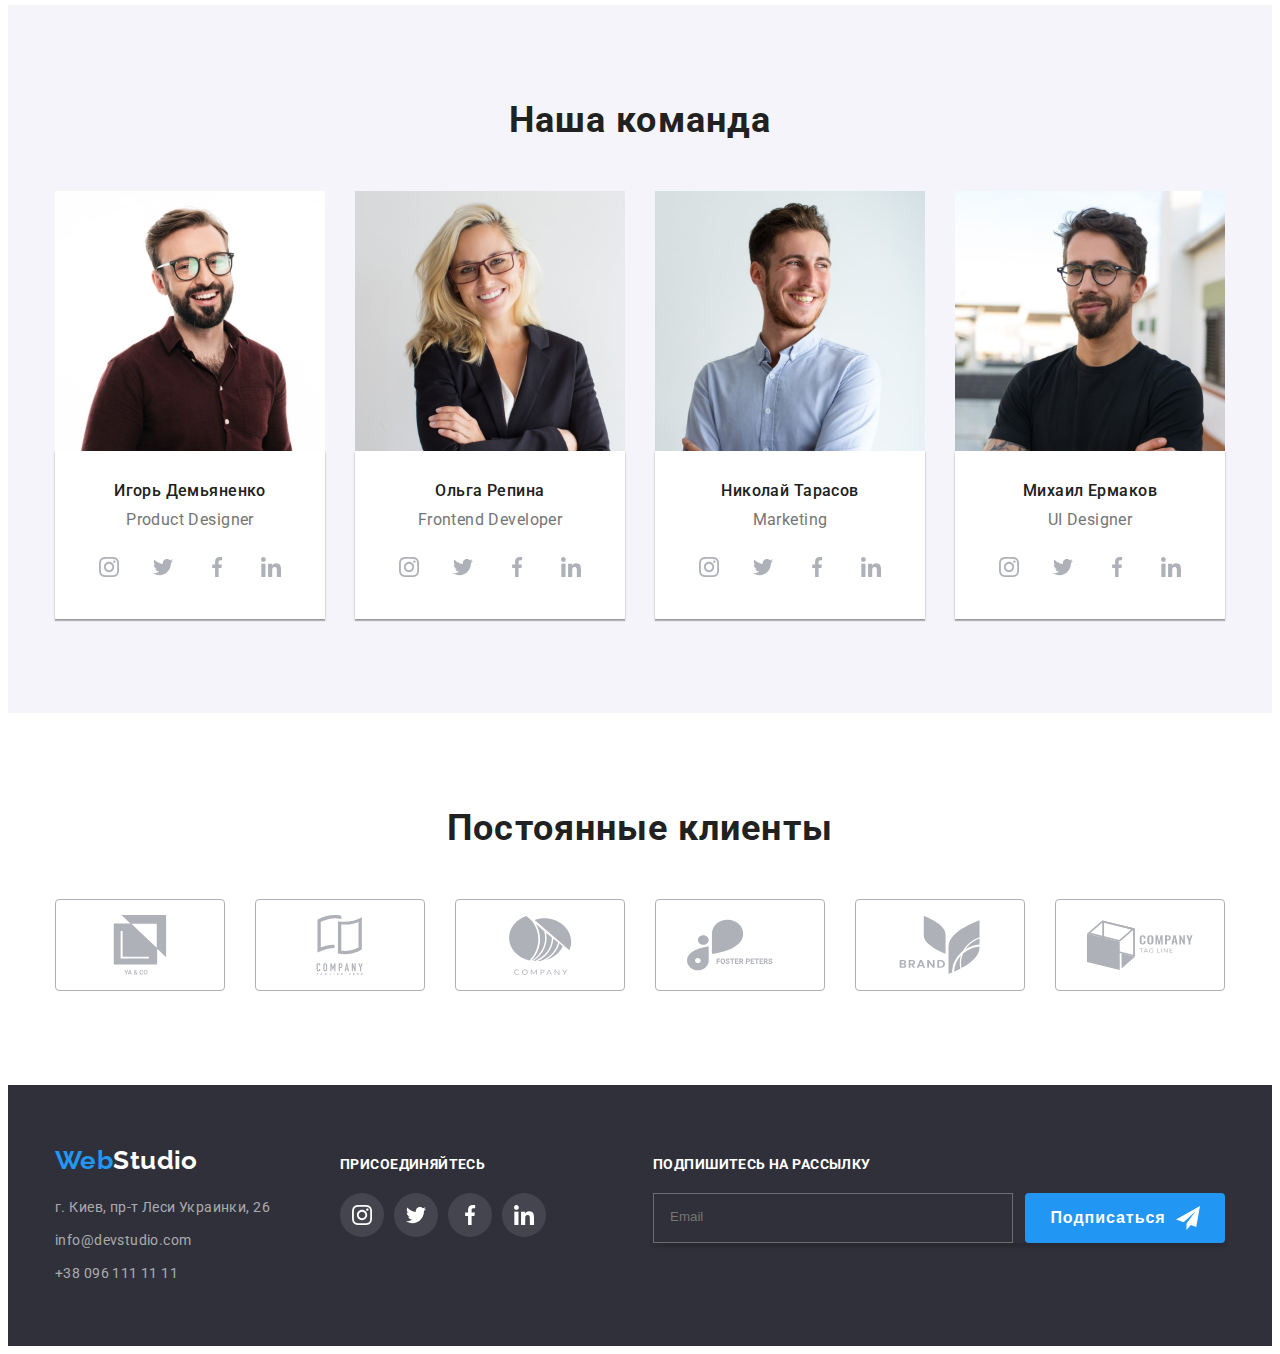
==== commit b8de7b7e: "finish-work-6" ====
--- a/index.html
+++ b/index.html
@@ -491,7 +491,7 @@
     <!-- footer start -->
     <footer class="footer">
       <div class="container footer-content">
-        <div class="contact-footer">
+        <div class="footer-item">
           <a href="" class="logo link"
             >Web<span class="logo-white">Studio</span></a
           >
@@ -520,7 +520,7 @@
             </ul>
           </address>
         </div>
-        <div class="join">
+        <div class="footer-item">
           <b class="join-title">присоединяйтесь</b>
 
           <ul class="social-list list">
@@ -575,7 +575,7 @@
           </ul>
         </div>
 
-        <div class="join-subscription">
+        <div class="footer-item">
           <b class="join-title">Подпишитесь на рассылку</b>
           <form class="social-subscription">
             <span class="mail-subscription">
@@ -608,43 +608,55 @@
         <p class="modal-invitation">Оставьте свои данные, мы вам перезвоним</p>
 
         <form class="contact-form">
-          <!-- <div class="contact-form-list"> -->
-          <label class="contact-form-field"
-            ><span class="contact-information">Имя</span>
-            <span class="contack-form-input-wraper">
-              <input name="user_name" class="contact-form-input" type="text" />
-              <svg class="contact-icon" width="18" height="18">
-                <use href="./images/sprite.svg#person-modal"></use>
-              </svg>
-            </span>
-          </label>
-          <label class="contact-form-field"
-            ><span class="contact-information">Телефон</span>
-            <span class="contack-form-input-wraper">
-              <input name="user_phone" class="contact-form-input" type="tel" />
-              <svg class="contact-icon" width="18" height="18">
-                <use href="./images/sprite.svg#phone-modal"></use>
-              </svg>
-            </span>
-          </label>
-          <label class="contact-form-field"
-            ><span class="contact-information">Почта</span>
-            <span class="contack-form-input-wraper">
-              <input name="user_mail" class="contact-form-input" type="email" />
-              <svg class="contact-icon" width="18" height="18">
-                <use href="./images/sprite.svg#email-modal"></use>
-              </svg>
-            </span>
-          </label>
-          <label class="contact-form-field"
-            ><span class="contact-information">Комментарий</span>
-            <textarea
-              name="user_message"
-              class="contact-form-message"
-              placeholder="Введите текст"
-            ></textarea>
-          </label>
-          <!-- </div> -->
+          <div class="contact-form-list">
+            <label class="contact-form-field"
+              ><span class="contact-information">Имя</span>
+              <span class="contack-form-input-wraper">
+                <input
+                  name="user_name"
+                  class="contact-form-input"
+                  type="text"
+                />
+                <svg class="contact-icon" width="18" height="18">
+                  <use href="./images/sprite.svg#person-modal"></use>
+                </svg>
+              </span>
+            </label>
+            <label class="contact-form-field"
+              ><span class="contact-information">Телефон</span>
+              <span class="contack-form-input-wraper">
+                <input
+                  name="user_phone"
+                  class="contact-form-input"
+                  type="tel"
+                />
+                <svg class="contact-icon" width="18" height="18">
+                  <use href="./images/sprite.svg#phone-modal"></use>
+                </svg>
+              </span>
+            </label>
+            <label class="contact-form-field"
+              ><span class="contact-information">Почта</span>
+              <span class="contack-form-input-wraper">
+                <input
+                  name="user_mail"
+                  class="contact-form-input"
+                  type="email"
+                />
+                <svg class="contact-icon" width="18" height="18">
+                  <use href="./images/sprite.svg#email-modal"></use>
+                </svg>
+              </span>
+            </label>
+            <label class="contact-form-field"
+              ><span class="contact-information">Комментарий</span>
+              <textarea
+                name="user_message"
+                class="contact-form-message"
+                placeholder="Введите текст"
+              ></textarea>
+            </label>
+          </div>
           <div class="contact-form-checkbox-wraper">
             <input
               name="accept-policy"
--- a/css/style.css
+++ b/css/style.css
@@ -445,6 +445,14 @@
   align-items: baseline;
 }
 
+.footer-item:last-child {
+  margin-left: auto;
+}
+
+.footer-item:not(:last-child) {
+  margin-right: 70px;
+}
+
 .adress {
   font-style: normal;
 
@@ -533,25 +541,36 @@
 }
 
 .social-subscription {
-  border: 1px solid rgba(255, 255, 255, 0.3);
   display: flex;
   border-radius: 4px;
 
-  padding-left: 16px;
   /* margin-right: 12px; */
   min-width: 358px;
   font-size: 16px;
   box-shadow: 0px 4px 4px rgba(0, 0, 0, 0.15);
 }
 
+.mail-subscription {
+  border: 1px solid rgba(255, 255, 255, 0.3);
+  margin-right: 12px;
+  transition: border var(--transition);
+}
+
 .mail {
   min-width: 358px;
   padding-top: 15px;
   padding-bottom: 15px;
+  padding-left: 16px;
   border: none;
   outline: none;
-  background-color: var(--footer-background-color);
-  color: var(--secondary-accent-color);
+  background-color: transparent;
+  color: var(--secondary-accent-color);
+}
+
+.mail-subscription:hover,
+.mail-subscription:focus {
+  outline: none;
+  border-color: var(--accent-color);
 }
 
 .send-button {
@@ -559,6 +578,7 @@
   padding-left: 0;
   padding-right: 0;
   justify-content: center;
+  align-items: center;
 }
 
 /* Portfolio */
@@ -708,8 +728,9 @@
   top: 50%;
   left: 50%;
   padding: 40px;
-  /* height: 581px; */
-  width: 528px;
+  min-height: 581px;
+  max-width: 528px;
+  width: 100%;
   border-radius: 4px;
   background-color: var(--secondary-accent-color);
   box-shadow: 0px 2px 1px rgba(0, 0, 0, 0.2), 0px 1px 1px rgba(0, 0, 0, 0.14),
@@ -738,6 +759,8 @@
 }
 
 .contact-information {
+  font-size: 12px;
+  line-height: 1.16;
   letter-spacing: 0.01em;
 }
 
@@ -751,11 +774,13 @@
   transition: border var(--transition);
 }
 
+.contact-form-input:hover,
 .contact-form-input:focus {
   outline: none;
   border-color: var(--accent-color);
 }
 
+.contact-form-input:hover + .contact-icon,
 .contact-form-input:focus + .contact-icon {
   fill: var(--accent-color);
 }
@@ -772,6 +797,10 @@
   left: 12px;
   transform: translateY(-50%);
   transition: fill var(--transition);
+}
+
+.contact-form-list {
+  margin-bottom: 20px;
 }
 
 .contact-form-message {
@@ -798,9 +827,9 @@
 
 .contact-form-checkbox-label {
   display: flex;
-  align-items: center;
-  font-weight: 400;
-  color: var(--secondary-text-color);
+  justify-content: center;
+  align-items: center;
+  line-height: 1;
 }
 
 .contact-form-checkbox-label::before {
@@ -825,6 +854,7 @@
   color: var(--accent-color);
 }
 
+.contact-form-checkbox:hover + .contact-form-checkbox-label::before,
 .contact-form-checkbox:focus + .contact-form-checkbox-label::before {
   border: 1px solid var(--accent-color);
 }
@@ -840,8 +870,8 @@
 
 .hero-close-btn {
   position: absolute;
-  top: 18px;
-  right: 12px;
+  top: 8px;
+  right: 8px;
   padding: 0;
 
   display: flex;
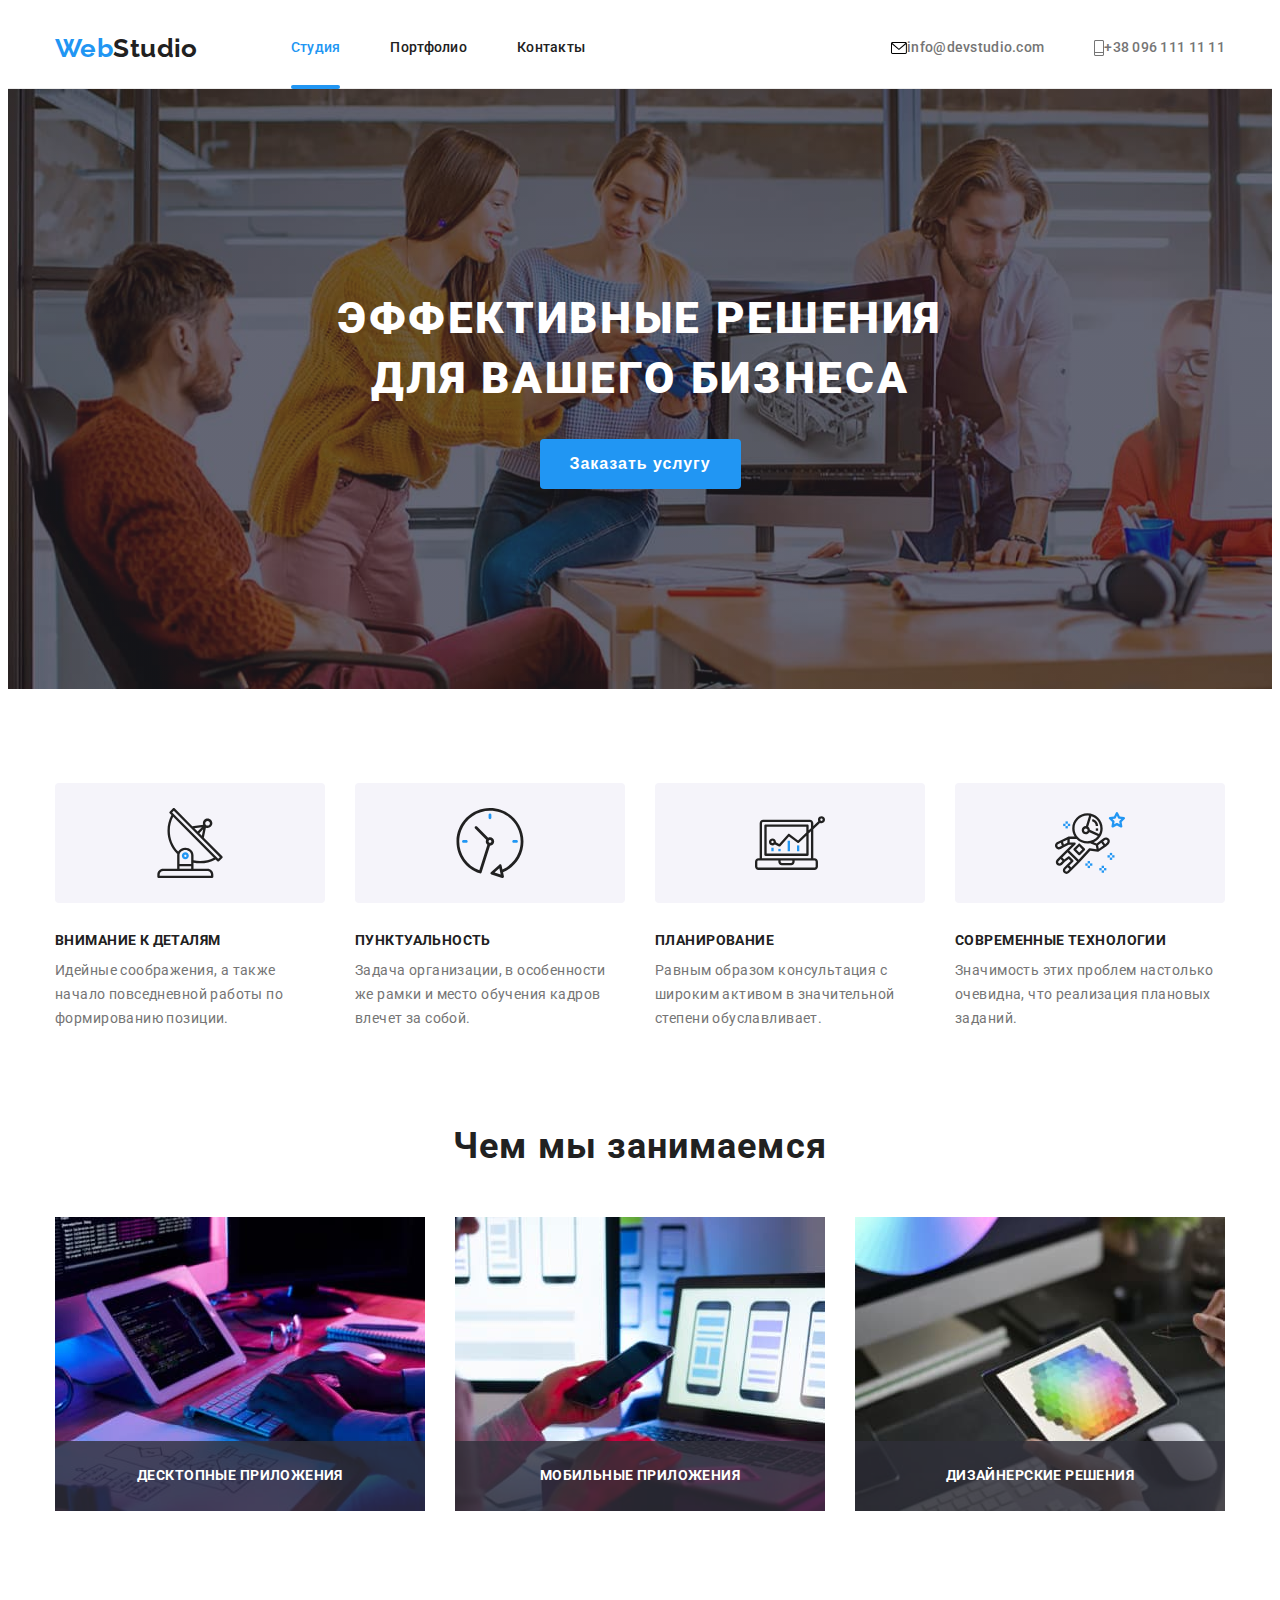
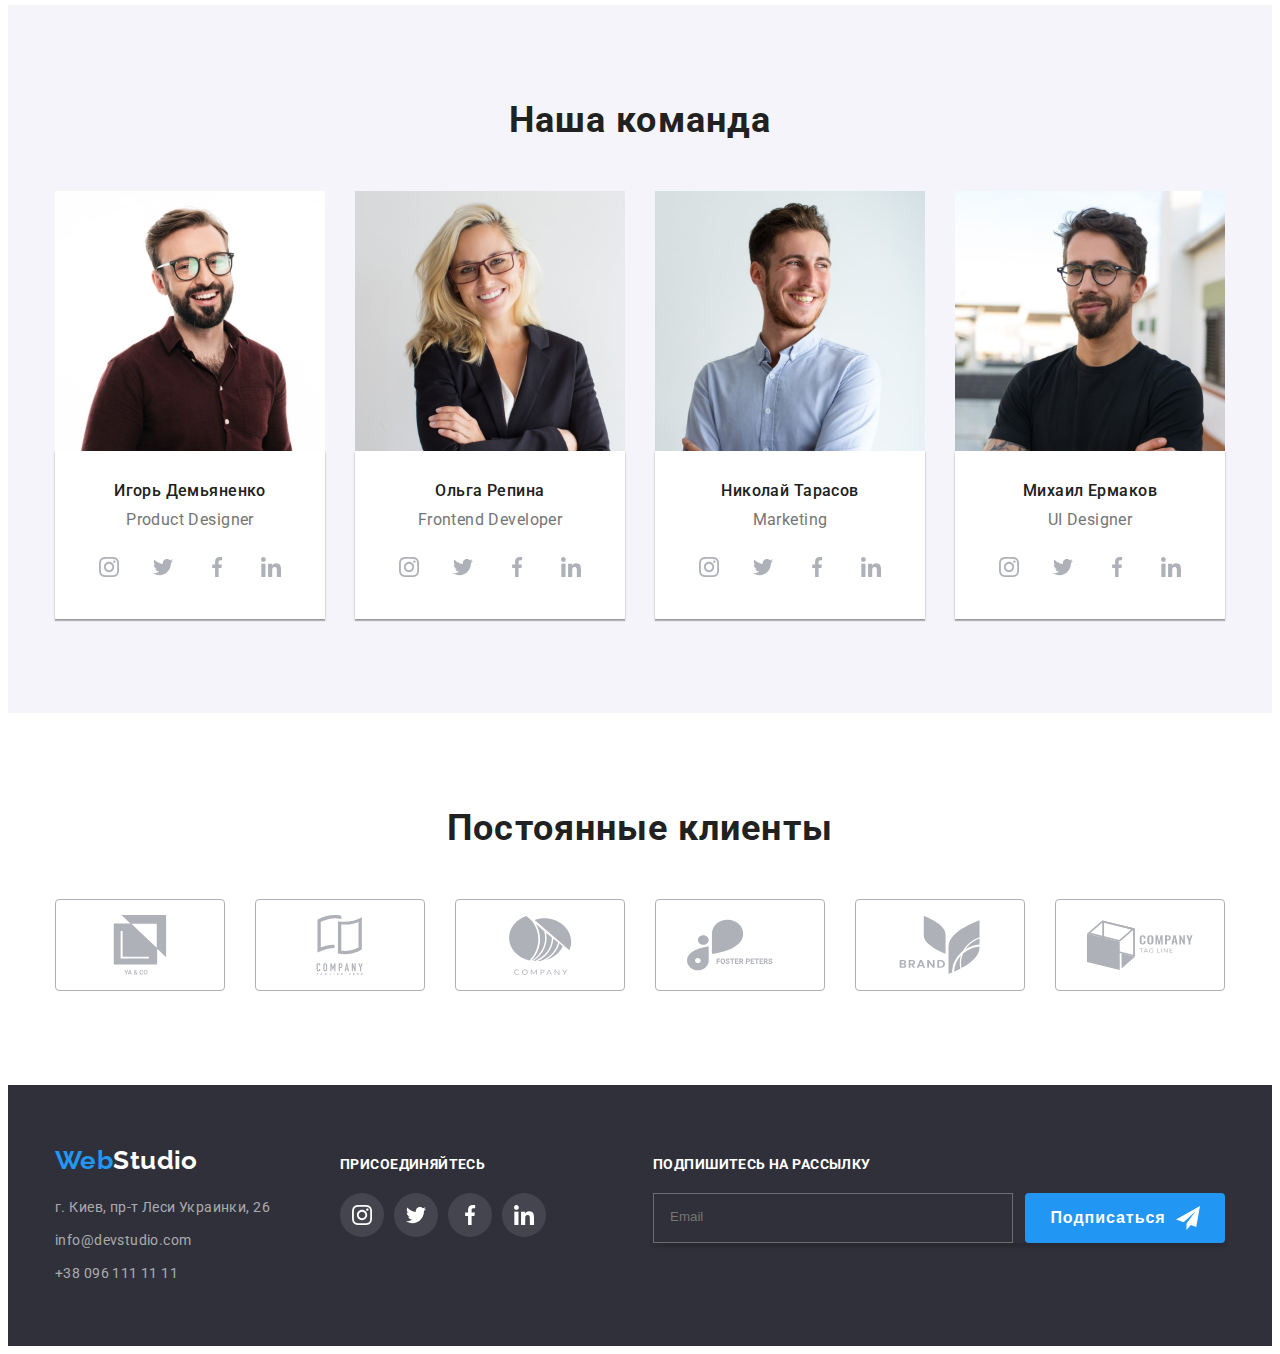
==== commit ca2fc5c7: "18.04.2022" ====
--- a/index.html
+++ b/index.html
@@ -18,7 +18,8 @@
       crossorigin="anonymous"
       referrerpolicy="no-referrer"
     />
-    <link rel="stylesheet" href="./css/style.css" />
+    <!-- <link rel="stylesheet" href="./css/style.css" /> -->
+    <link rel="stylesheet" href="./css/main.min.css" />
   </head>
   <body>
     <!-- header start -->
@@ -27,7 +28,7 @@
       <div class="container header-container">
         <nav class="nav">
           <a href="" class="logo link"
-            >Web<span class="logo-black">Studio</span></a
+            >Web<span class="logo__black">Studio</span></a
           >
           <ul class="site-nav list">
             <li class="item">
@@ -44,14 +45,14 @@
         <ul class="auth-nav list">
           <li class="item">
             <a class="link header-link" href="mailto:info@example.com">
-              <svg class="link-icon" width="16" height="12">
+              <svg class="eader-link__icon" width="16" height="12">
                 <use href="./images/sprite.svg#envelope"></use></svg
               >info@devstudio.com</a
             >
           </li>
           <li class="item">
             <a class="link header-link" href="tel:+38-099-111-11-11">
-              <svg class="link-icon" width="10" height="16">
+              <svg class="header-link__icon" width="10" height="16">
                 <use href="./images/sprite.svg#telephone"></use></svg
               >+38 096 111 11 11</a
             >
--- a/css/style.css
+++ b/css/style.css
@@ -1,892 +1,36 @@
-html {
-  box-sizing: border-box;
-}
-
-*,
-*::before,
-*::after {
-  box-sizing: border-box;
-}
-
-:root {
-  --primary-title-color: #212121;
-  --secondary-text-color: #757575;
-  --accent-color: #2196f3;
-  --secondary-accent-color: #ffffff;
-  --secondary-background-color: #f5f4fa;
-  --footer-background-color: #2f303a;
-
-  --primary-color: rgba(255, 255, 255, 1);
-  --card-item: 4;
-  --client-link: #afb1b8;
-  --footer-accent-background-color: rgba(255, 255, 255, 0.1);
-  --transition: 250ms cubic-bezier(0.4, 0, 0.2, 1);
-  --border-contact-form: rgba(33, 33, 33, 0.2);
-}
-
-body {
-  color: var(--secondary-text-color);
-  font-family: Roboto, sans-serif;
-  font-size: 14px;
-  line-height: 1.71;
-  letter-spacing: 0.03em;
-}
-
 /* Reset */
 
-h1,
-h2,
-h3,
-p {
-  margin-top: 0;
-  margin-bottom: 0;
-}
-
-ul {
-  margin-top: 0;
-  margin-bottom: 0;
-  padding-left: 0;
-}
-
-img {
-  display: block;
-  max-width: 100%;
-  height: auto;
-}
-
-.list {
-  list-style: none;
-}
-.link {
-  text-decoration: none;
-  color: inherit;
-}
-
-address {
-  font-style: normal;
-}
-
-.container {
-  width: 1200px;
-  padding-left: 15px;
-  padding-right: 15px;
-  margin-left: auto;
-  margin-right: auto;
-}
-
-.section {
-  padding-top: 94px;
-  padding-bottom: 94px;
-}
 /* header start */
-
-.header {
-  border-bottom: 1px solid #ececec;
-}
-
-.header-container {
-  display: flex;
-  align-items: center;
-}
-
-.nav {
-  display: flex;
-}
-.header .logo {
-  margin-right: 93px;
-}
-
-.logo {
-  display: flex;
-
-  align-items: center;
-  font-family: Raleway, sans-serif;
-  font-weight: 700;
-  font-size: 26px;
-  line-height: 1.19;
-  /* letter-spacing: 0.03em; */
-  color: var(--accent-color);
-}
-.logo-black {
-  color: var(--primary-title-color);
-}
-.site-nav {
-  display: flex;
-
-  color: var(--primary-title-color);
-}
-
-.site-nav .item:not(:last-child),
-.auth-nav .item:not(:last-child) {
-  margin-right: 50px;
-}
-
-.header-link {
-  display: flex;
-  align-items: center;
-  position: relative;
-  font-weight: 500;
-  padding-top: 32px;
-  padding-bottom: 32px;
-  line-height: 1.14;
-  letter-spacing: 0.02em;
-  transition: color var(--transition);
-}
-.site-nav .link.current {
-  color: var(--accent-color);
-}
-
-.auth-nav {
-  display: flex;
-  margin-left: auto;
-  transition: fill var(--transition), color var(--transition);
-}
-
-.auth-nav .link-icon {
-  fill: currentColor;
-  margin-right: 10px;
-}
-
-.header-link:hover,
-.header-link:focus {
-  color: var(--accent-color);
-}
-
-.header .current::after {
-  content: "";
-  display: flex;
-  position: absolute;
-  bottom: -1px;
-  width: 100%;
-  height: 4px;
-  border-radius: 2px;
-  background-color: rgba(33, 150, 243, 1);
-}
 
 /* header end */
 /* hero start */
-
-.hero {
-  background-image: linear-gradient(
-      rgba(47, 48, 58, 0.4),
-      rgba(47, 48, 58, 0.4)
-    ),
-    url(../images/comand.jpg);
-  background-size: 1600px, cover;
-  text-align: center;
-
-  background-color: #2f303a;
-  margin-right: auto;
-  margin-left: auto;
-  max-width: 1600px;
-  padding-top: 200px;
-  padding-bottom: 200px;
-}
-
-.hero-title {
-  max-width: 696px;
-  margin-bottom: 30px;
-  margin-left: auto;
-  margin-right: auto;
-
-  font-weight: 900;
-  font-size: 44px;
-  line-height: 1.36;
-  text-align: center;
-  letter-spacing: 0.06em;
-  text-transform: uppercase;
-  color: var(--secondary-accent-color);
-}
-
-.hero-button {
-  min-width: 200px;
-  padding-top: 10px;
-  padding-bottom: 10px;
-  padding-left: 30px;
-  padding-right: 30px;
-  border-radius: 4px;
-
-  cursor: pointer;
-  font-weight: 700;
-  font-size: 16px;
-  line-height: 1.88;
-  border: none;
-  letter-spacing: 0.06em;
-  background: var(--accent-color);
-  color: var(--secondary-accent-color);
-  transition: background-color var(--transition);
-}
-
-.hero-button:hover,
-.hero-button:focus {
-  background-color: #188ce8;
-}
 
 /* hero end */
 
 /* quality start*/
 
-.visually-hidden {
-  position: absolute;
-  width: 1px;
-  height: 1px;
-  margin: -1px;
-  border: 0;
-  padding: 0;
-  white-space: nowrap;
-  clip-path: inset(100%);
-  clip: rect(0 0 0 0);
-  overflow: hidden;
-}
-
-.card-set {
-  display: flex;
-  flex-wrap: wrap;
-  margin-left: -30px;
-  margin-top: -30px;
-}
-.quality {
-  padding-bottom: 0;
-}
-.card-item {
-  flex-basis: calc(100% / var(--card-item) - 30px);
-  margin-left: 30px;
-  margin-top: 30px;
-}
-
-.service-list {
-  --card-item: 3;
-}
-
-.qualiti-item {
-  display: flex;
-
-  height: 120px;
-  border-radius: 4px;
-  justify-content: center;
-  align-items: center;
-  background-color: var(--secondary-background-color);
-
-  margin-bottom: 30px;
-  text-align: center;
-}
-
-.quality-title {
-  margin-bottom: 10px;
-  font-weight: 700;
-  font-size: 14px;
-  line-height: 1.14;
-
-  text-transform: uppercase;
-  color: var(--primary-title-color);
-}
-
 /* qualiti end */
 
 /* service start*/
-.section-title {
-  text-align: center;
-  margin-bottom: 50px;
-  font-weight: 700;
-  font-size: 36px;
-  line-height: 1.17;
-  letter-spacing: 0.03em;
-  color: var(--primary-title-color);
-}
-
-.service-card {
-  position: relative;
-}
-.service-icon {
-  position: relative;
-}
-
-.service-thumb {
-  position: absolute;
-  display: flex;
-  bottom: 0;
-  width: 100%;
-  height: 70px;
-  justify-content: center;
-  align-items: center;
-  font-weight: 700;
-
-  line-height: 1.17;
-
-  color: var(--primary-color);
-  background-color: rgba(47, 48, 58, 0.8);
-}
 
 /* service end */
 
 /* team start */
-.team {
-  background: var(--secondary-background-color);
-}
-
-.social-list-link {
-  display: flex;
-  align-items: center;
-  justify-content: center;
-  width: 44px;
-  height: 44px;
-  color: var(--client-link);
-  background-color: var(--footer-accent-background-color);
-  border-radius: 50%;
-  transition: color var(--transition), background-color var(--transition);
-}
-.footer .social-list-link {
-  color: var(--secondary-accent-color);
-}
-.social-list-icon {
-  fill: currentColor;
-}
-
-.social-list-item:not(:last-child) {
-  margin-right: 10px;
-}
-
-.social-list-link:hover,
-.social-list-link:focus {
-  background-color: var(--accent-color);
-  color: var(--secondary-accent-color);
-}
-
-.social-list {
-  display: flex;
-  justify-content: space-between;
-}
-
-.team-card {
-  flex-wrap: wrap;
-  text-align: center;
-  flex-basis: calc((100% - 120px) / 4);
-  margin-left: 30px;
-  margin-top: 30px;
-}
-
-.team-title {
-  margin-bottom: 10px;
-  font-weight: 500;
-  font-size: 16px;
-  line-height: 1.19;
-
-  color: var(--primary-title-color);
-}
-
-.team-content {
-  text-align: center;
-  padding-top: 30px;
-  padding-bottom: 30px;
-  padding-left: 32px;
-  padding-right: 32px;
-  background-color: var(--secondary-accent-color);
-  box-shadow: 0px 2px 1px rgba(0, 0, 0, 0.2), 0px 1px 1px rgba(0, 0, 0, 0.14),
-    0px 1px 3px rgba(0, 0, 0, 0.12);
-}
-
-.team-text {
-  font-size: 16px;
-  line-height: 1.19;
-  margin-bottom: 16px;
-}
 
 /* team end */
 
 /* client-start */
 
-.client-list {
-  --card-item: 6;
-  display: flex;
-  align-items: center;
-}
-
-.client-link {
-  outline: none;
-  display: flex;
-  width: 170px;
-  height: 92px;
-  color: var(--client-link);
-  border: 1px solid currentColor;
-  border-radius: 4px;
-  justify-content: center;
-  align-items: center;
-
-  transition: color var(--transition);
-}
-
-.client-link:hover,
-.client-link:focus {
-  border: 1px solid var(--accent-color);
-}
-
-.client-link-icon {
-  fill: currentColor;
-  /* transition: fill var(--transition); */
-}
-
-.client-link:hover .client-link-icon,
-.client-link:focus .client-link-icon {
-  fill: var(--accent-color);
-}
-
 /* client-end */
 
 /* footer start */
-
-.footer {
-  padding-top: 60px;
-  padding-bottom: 60px;
-  background: var(--footer-background-color);
-}
-
-.footer-content {
-  display: flex;
-  align-items: baseline;
-}
-
-.footer-item:last-child {
-  margin-left: auto;
-}
-
-.footer-item:not(:last-child) {
-  margin-right: 70px;
-}
-
-.adress {
-  font-style: normal;
-
-  color: var(--secondary-accent-color);
-}
-
-.footer .logo {
-  margin-bottom: 20px;
-}
-
-.logo-white {
-  color: var(--secondary-accent-color);
-}
-
-.nav-footer .link {
-  color: rgba(255, 255, 255, 0.6);
-  transition: color var(--transition);
-}
-.nav-footer .link:hover,
-.nav-footer .link:focus {
-  color: var(--secondary-accent-color);
-}
-.nav-footer-item:not(:last-child) {
-  margin-bottom: 9px;
-}
-
-.footer.social-list-link {
-  color: var(--secondary-accent-color);
-}
-
-.join {
-  margin-left: 70px;
-}
-
-.join-title {
-  display: block;
-  margin-bottom: 20px;
-  font-weight: 700;
-  font-size: 14px;
-  line-height: 1.14;
-  letter-spacing: 0.03em;
-  text-transform: uppercase;
-  color: var(--secondary-accent-color);
-}
-
-.join-list-link {
-  display: flex;
-  align-items: center;
-  justify-content: center;
-  width: 44px;
-  height: 44px;
-  background-color: rgba(255, 255, 255, 0.1);
-  border-radius: 50%;
-  transition: background-color var(--transition);
-}
-.join-list-icon {
-  fill: var(--secondary-accent-color);
-}
-
-.join-list-item:not(:last-child) {
-  margin-right: 10px;
-}
-
-.join-list-link:hover,
-.join-list-link:focus,
-.join-list-link:hover .join-list-icon,
-.join-list-link:focus .join-list-icon {
-  background-color: var(--accent-color);
-}
-
-.join-list {
-  display: flex;
-  justify-content: space-between;
-}
-
-.join-subscription {
-  margin-left: auto;
-  /* position: relative; */
-}
-
-.social-send-button {
-  margin-left: 10px;
-  /* position: absolute; */
-  /* top: 50%; */
-  fill: currentColor;
-}
-
-.social-subscription {
-  display: flex;
-  border-radius: 4px;
-
-  /* margin-right: 12px; */
-  min-width: 358px;
-  font-size: 16px;
-  box-shadow: 0px 4px 4px rgba(0, 0, 0, 0.15);
-}
-
-.mail-subscription {
-  border: 1px solid rgba(255, 255, 255, 0.3);
-  margin-right: 12px;
-  transition: border var(--transition);
-}
-
-.mail {
-  min-width: 358px;
-  padding-top: 15px;
-  padding-bottom: 15px;
-  padding-left: 16px;
-  border: none;
-  outline: none;
-  background-color: transparent;
-  color: var(--secondary-accent-color);
-}
-
-.mail-subscription:hover,
-.mail-subscription:focus {
-  outline: none;
-  border-color: var(--accent-color);
-}
-
-.send-button {
-  display: flex;
-  padding-left: 0;
-  padding-right: 0;
-  justify-content: center;
-  align-items: center;
-}
 
 /* Portfolio */
 
 /* filters start */
 
-.buttons-list {
-  display: flex;
-
-  justify-content: center;
-  margin-bottom: 50px;
-}
-
-.button-item:not(:last-child) {
-  margin-right: 8px;
-}
-
-.button {
-  padding: 6px 22px;
-  border-radius: 4px;
-  border-color: transparent;
-  font-weight: 500;
-  font-size: 16px;
-  line-height: 1.62;
-  letter-spacing: 0.03em;
-  color: var(--primary-title-color);
-  cursor: pointer;
-  background: var(--secondary-background-color);
-  transition: color var(--transition), background-color var(--transition),
-    box-shadow var(--transition);
-}
-.button:hover,
-.button:focus,
-.buttons-list .current {
-  background-color: var(--accent-color);
-  color: var(--secondary-accent-color);
-  box-shadow: 0px 2px 2px rgba(0, 0, 0, 0.12), 0px 1px 2px rgba(0, 0, 0, 0.08),
-    0px 3px 1px rgba(0, 0, 0, 0.1);
-}
 /* filters end */
 
 /* work start */
-.work-list {
-  --card-item: 3;
-}
 
-.work-list-item {
-  display: flex;
-  flex-direction: column;
-  transition: box-shadow var(--transition);
-}
-
-.work-list-item:hover,
-.work-list-item:focus {
-  box-shadow: 1px 4px 6px rgba(0, 0, 0, 0.16), 0px 4px 4px rgba(0, 0, 0, 0.06),
-    0px 1px 1px rgba(0, 0, 0, 0.12);
-}
-
-.product {
-  position: relative;
-  overflow: hidden;
-}
-
-.product-overlay {
-  display: inline-block;
-  position: absolute;
-  top: 0;
-  left: 0;
-  width: 100%;
-  height: 100%;
-  background-color: rgba(33, 150, 243, 0.9);
-
-  transform: translateY(100%);
-  transition: transform var(--transition);
-}
-
-.product-thumb {
-  position: absolute;
-
-  width: 322px;
-  height: 168px;
-  display: flex;
-  top: 50%;
-  left: 50%;
-  transform: translate(-50%, -50%);
-  opacity: 1;
-  font-family: roboto;
-  font-weight: 400;
-  font-size: 18px;
-  line-height: 1.55;
-  letter-spacing: 0.03em;
-  color: rgba(255, 255, 255, 1);
-}
-
-.work-list-item:hover .product-overlay,
-.work-list-item:focus .product-overlay {
-  transform: translateY(0);
-}
-
-.work-title {
-  margin-bottom: 4px;
-  font-weight: 700;
-  font-size: 18px;
-  line-height: 2;
-  color: var(--primary-title-color);
-}
-
-.work-content {
-  padding: 20px 24px;
-
-  border: 1px solid #eeeeee;
-  border-top: none;
-}
-
-.work-text {
-  font-weight: 400;
-  font-size: 16px;
-  line-height: 1.88;
-  letter-spacing: 0.03em;
-  color: var(--secondary-text-color);
-}
 /* work end */
-
-.backdrop {
-  position: fixed;
-  top: 0;
-  left: 0;
-  width: 100%;
-  height: 100%;
-  background-color: rgba(0, 0, 0, 0.2);
-  opacity: 1;
-  transition: opacity var(--transition);
-}
-
-.backdrop.is-hidden {
-  opacity: 0;
-  visibility: hidden;
-  pointer-events: none;
-}
-
-.backdrop.is-hidden .modal {
-  transform: translate(-50%, -50%) scale(1.25);
-}
-
-.modal {
-  position: absolute;
-  top: 50%;
-  left: 50%;
-  padding: 40px;
-  min-height: 581px;
-  max-width: 528px;
-  width: 100%;
-  border-radius: 4px;
-  background-color: var(--secondary-accent-color);
-  box-shadow: 0px 2px 1px rgba(0, 0, 0, 0.2), 0px 1px 1px rgba(0, 0, 0, 0.14),
-    0px 1px 3px rgba(0, 0, 0, 0.12);
-
-  transform: translate(-50%, -50%) scale(1);
-  transition: transform var(--transition);
-}
-
-.modal-invitation {
-  display: block;
-  margin-bottom: 12px;
-
-  font-weight: 700;
-  font-size: 20px;
-  line-height: 1.17;
-  text-align: center;
-  color: var(--primary-title-color);
-}
-
-.contact-form-field {
-  display: block;
-}
-.contact-form-field:not(:last-child) {
-  margin-bottom: 10px;
-}
-
-.contact-information {
-  font-size: 12px;
-  line-height: 1.16;
-  letter-spacing: 0.01em;
-}
-
-.contact-form-input {
-  width: 100%;
-  height: 40px;
-  padding-left: 42px;
-
-  border: 1px solid var(--border-contact-form);
-  border-radius: 4px;
-  transition: border var(--transition);
-}
-
-.contact-form-input:hover,
-.contact-form-input:focus {
-  outline: none;
-  border-color: var(--accent-color);
-}
-
-.contact-form-input:hover + .contact-icon,
-.contact-form-input:focus + .contact-icon {
-  fill: var(--accent-color);
-}
-
-.contack-form-input-wraper {
-  position: relative;
-  display: block;
-  margin-top: 4px;
-}
-
-.contact-icon {
-  position: absolute;
-  top: 50%;
-  left: 12px;
-  transform: translateY(-50%);
-  transition: fill var(--transition);
-}
-
-.contact-form-list {
-  margin-bottom: 20px;
-}
-
-.contact-form-message {
-  width: 100%;
-  height: 120px;
-  padding-left: 16px;
-  padding-right: 16px;
-  padding-top: 12px;
-  padding-bottom: 12px;
-  resize: none;
-  border: 1px solid var(--border-contact-form);
-  border-radius: 4px;
-  transition: border-color var(--transition);
-}
-
-.contact-form-message::placeholder {
-  color: rgba(117, 117, 117, 0.5);
-}
-
-.contact-form-message:focus {
-  outline: none;
-  border-color: var(--accent-color);
-}
-
-.contact-form-checkbox-label {
-  display: flex;
-  justify-content: center;
-  align-items: center;
-  line-height: 1;
-}
-
-.contact-form-checkbox-label::before {
-  display: inline-flex;
-  content: "";
-  width: 16px;
-  height: 15px;
-  margin-right: 10px;
-
-  border: 1px solid var(--primary-title-color);
-  cursor: pointer;
-}
-
-.contact-form-checkbox:checked + .contact-form-checkbox-label::before {
-  outline: none;
-  background-image: url(../images/icon-check.svg);
-  background-position: 50% 50%;
-}
-
-.contact-form-checkbox-link {
-  font-weight: 400;
-  color: var(--accent-color);
-}
-
-.contact-form-checkbox:hover + .contact-form-checkbox-label::before,
-.contact-form-checkbox:focus + .contact-form-checkbox-label::before {
-  border: 1px solid var(--accent-color);
-}
-
-.contact-form-checkbox-wraper {
-  margin-bottom: 26px;
-}
-
-.submit-button {
-  display: block;
-  margin: 0 auto;
-}
-
-.hero-close-btn {
-  position: absolute;
-  top: 8px;
-  right: 8px;
-  padding: 0;
-
-  display: flex;
-  justify-content: center;
-  align-items: center;
-  width: 30px;
-  height: 30px;
-  border-radius: 50%;
-  border: 1px solid rgba(0, 0, 0, 0.1);
-  background-color: transparent;
-  cursor: pointer;
-  transition: fill var(--transition);
-}
-
-.hero-close-btn:hover,
-.hero-close-btn:focus {
-  fill: var(--accent-color);
-}
--- a/css/main.min.css
+++ b/css/main.min.css
@@ -0,0 +1,2 @@
+:root{--primary-title-color: #212121;--secondary-text-color: #757575;--accent-color: #2196f3;--secondary-accent-color: #ffffff;--secondary-background-color: #f5f4fa;--footer-background-color: #2f303a;--primary-color: rgba(255, 255, 255, 1);--card-item: 4;--client-link: #afb1b8;--footer-accent-background-color: rgba(255, 255, 255, 0.1);--transition: 250ms cubic-bezier(0.4, 0, 0.2, 1);--border-contact-form: rgba(33, 33, 33, 0.2)}.visually-hidden{position:absolute;width:1px;height:1px;margin:-1px;border:0;padding:0;white-space:nowrap;clip-path:inset(100%);clip:rect(0 0 0 0);overflow:hidden}html{box-sizing:border-box}*,*::before,*::after{box-sizing:border-box}body{color:var(--secondary-text-color);font-family:Roboto, sans-serif;font-size:14px;line-height:1.71;letter-spacing:0.03em}h1,h2,h3,p{margin-top:0;margin-bottom:0}ul{margin-top:0;margin-bottom:0;padding-left:0}img{display:block;max-width:100%;height:auto}.list{list-style:none}.link{text-decoration:none}address{font-style:normal}.section{padding-top:94px;padding-bottom:94px}.container{width:1200px;padding-left:15px;padding-right:15px;margin-left:auto;margin-right:auto}.logo{display:flex;align-items:center;font-family:Raleway, sans-serif;font-weight:700;font-size:26px;line-height:1.19;color:var(--accent-color)}.logo__black{color:var(--primary-title-color)}.hero-button{min-width:200px;padding-top:10px;padding-bottom:10px;padding-left:30px;padding-right:30px;border-radius:4px;cursor:pointer;font-weight:700;font-size:16px;line-height:1.88;border:none;letter-spacing:0.06em;background:var(--accent-color);color:var(--secondary-accent-color);transition:background-color var(--transition)}.hero-button:hover,.hero-button:focus{background-color:#188ce8}.card-set{display:flex;flex-wrap:wrap;margin-left:-30px;margin-top:-30px}.card-item{flex-basis:calc(100% / var(--card-item) - 30px);margin-left:30px;margin-top:30px}.backdrop{position:fixed;top:0;left:0;width:100%;height:100%;background-color:rgba(0,0,0,0.2);opacity:1;transition:opacity var(--transition)}.backdrop.is-hidden{opacity:0;visibility:hidden;pointer-events:none}.backdrop.is-hidden .modal{transform:translate(-50%, -50%) scale(1.25)}.modal{position:absolute;top:50%;left:50%;padding:40px;min-height:581px;max-width:528px;width:100%;border-radius:4px;background-color:var(--secondary-accent-color);box-shadow:0px 2px 1px rgba(0,0,0,0.2),0px 1px 1px rgba(0,0,0,0.14),0px 1px 3px rgba(0,0,0,0.12);transform:translate(-50%, -50%) scale(1);transition:transform var(--transition)}.modal-invitation{display:block;margin-bottom:12px;font-weight:700;font-size:20px;line-height:1.17;text-align:center;color:var(--primary-title-color)}.contact-form__field{display:block}.contact-form__field:not(:last-child){margin-bottom:10px}.contact-information{font-size:12px;line-height:1.16;letter-spacing:0.01em}.contact-form-input{width:100%;height:40px;padding-left:42px;border:1px solid var(--border-contact-form);border-radius:4px;transition:border var(--transition)}.contact-form-input:hover,.contact-form-input:focus{outline:none;border-color:var(--accent-color)}.contact-icon{position:absolute;top:50%;left:12px;transform:translateY(-50%);transition:fill var(--transition)}.contact-form-input:hover+.contact-icon,.contact-form-input:focus+.contact-icon{fill:var(--accent-color)}.contack-form-input-wraper{position:relative;display:block;margin-top:4px}.contact-form-list{margin-bottom:20px}.contact-form-message{width:100%;height:120px;padding-left:16px;padding-right:16px;padding-top:12px;padding-bottom:12px;resize:none;border:1px solid var(--border-contact-form);border-radius:4px;transition:border-color var(--transition)}.contact-form-message::placeholder{color:rgba(117,117,117,0.5)}.contact-form-message:hover,.contact-form-message:focus{outline:none;border-color:var(--accent-color)}.contact-form-checkbox-label{display:flex;justify-content:center;align-items:center;line-height:1}.contact-form-checkbox-label::before{display:inline-flex;content:"";width:16px;height:15px;margin-right:10px;border:1px solid var(--primary-title-color);cursor:pointer}.contact-form-checkbox:hover+.contact-form-checkbox-label::before,.contact-form-checkbox:focus+.contact-form-checkbox-label::before{border:1px solid var(--accent-color)}.contact-form-checkbox:checked+.contact-form-checkbox-label::before{outline:none;background-image:url(../images/icon-check.svg);background-position:50% 50%}.contact-form-checkbox-link{font-weight:400;color:var(--accent-color)}.contact-form-checkbox-wraper{margin-bottom:26px}.submit-button{display:block;margin:0 auto}.hero-close-btn{position:absolute;top:8px;right:8px;padding:0;display:flex;justify-content:center;align-items:center;width:30px;height:30px;border-radius:50%;border:1px solid rgba(0,0,0,0.1);background-color:transparent;cursor:pointer;transition:fill var(--transition)}.hero-close-btn:hover,.hero-close-btn:focus{fill:var(--accent-color)}.social-list-icon{fill:currentColor}.social-list{display:flex;justify-content:space-between}.social-list-item:not(:last-child){margin-right:10px}.social-list-link{display:flex;align-items:center;justify-content:center;width:44px;height:44px;color:var(--client-link);background-color:var(--footer-accent-background-color);border-radius:50%;transition:color var(--transition),background-color var(--transition)}.social-list-link:hover,.social-list-link:focus{background-color:var(--accent-color);color:var(--secondary-accent-color)}.header{border-bottom:1px solid #ececec}.header .current::after{content:"";display:flex;position:absolute;bottom:-1px;width:100%;height:4px;border-radius:2px;background-color:#2196f3}.header .logo{margin-right:93px}.header-container{display:flex;align-items:center}.nav{display:flex}.site-nav{display:flex;color:var(--primary-title-color)}.site-nav .link.current{color:var(--accent-color)}.site-nav .item:not(:last-child){margin-right:50px}.header-link{display:flex;align-items:center;position:relative;font-weight:500;padding-top:32px;padding-bottom:32px;line-height:1.14;letter-spacing:0.02em;color:var(--secondary-text-colo);transition:color var(--transition)}.header-link:hover,.header-link:focus{color:var(--accent-color)}.header-link__icon{fill:currentColor}.auth-nav{display:flex;margin-left:auto;transition:fill var(--transition),color var(--transition)}.auth-nav .item:not(:last-child){margin-right:50px}.auth-nav .link-icon{fill:currentColor;margin-right:10px}.hero{background-image:linear-gradient(rgba(47,48,58,0.4), rgba(47,48,58,0.4)),url(../images/comand.jpg);background-size:1600px, cover;text-align:center;background-color:#2f303a;margin-right:auto;margin-left:auto;max-width:1600px;padding-top:200px;padding-bottom:200px}.hero-title{max-width:696px;margin-bottom:30px;margin-left:auto;margin-right:auto;font-weight:900;font-size:44px;line-height:1.36;text-align:center;letter-spacing:0.06em;text-transform:uppercase;color:var(--secondary-accent-color)}.quality{padding-bottom:0}.service-list{--card-item: 3}.qualiti-item{display:flex;height:120px;border-radius:4px;justify-content:center;align-items:center;background-color:var(--secondary-background-color);margin-bottom:30px;text-align:center}.quality-title{margin-bottom:10px;font-weight:700;font-size:14px;line-height:1.14;text-transform:uppercase;color:var(--primary-title-color)}.section-title{text-align:center;margin-bottom:50px;font-weight:700;font-size:36px;line-height:1.17;letter-spacing:0.03em;color:var(--primary-title-color)}.service-card{position:relative}.service-icon{position:relative}.service-thumb{position:absolute;display:flex;bottom:0;width:100%;height:70px;justify-content:center;align-items:center;font-weight:700;line-height:1.17;color:var(--primary-color);background-color:rgba(47,48,58,0.8)}.team{background:var(--secondary-background-color)}.team-card{flex-wrap:wrap;text-align:center;flex-basis:calc((100% - 120px) / 4);margin-left:30px;margin-top:30px}.team-title{margin-bottom:10px;font-weight:500;font-size:16px;line-height:1.19;color:var(--primary-title-color)}.team-content{text-align:center;padding-top:30px;padding-bottom:30px;padding-left:32px;padding-right:32px;background-color:var(--secondary-accent-color);box-shadow:0px 2px 1px rgba(0,0,0,0.2),0px 1px 1px rgba(0,0,0,0.14),0px 1px 3px rgba(0,0,0,0.12)}.team-text{font-size:16px;line-height:1.19;margin-bottom:16px}.client-list{--card-item: 6;display:flex;align-items:center}.client-link{outline:none;display:flex;width:170px;height:92px;color:var(--client-link);border:1px solid currentColor;border-radius:4px;justify-content:center;align-items:center;transition:color var(--transition)}.client-link:hover,.client-link:focus{border:1px solid var(--accent-color)}.client-link-icon{fill:currentColor}.client-link:hover .client-link-icon,.client-link:focus .client-link-icon{fill:var(--accent-color)}.footer{padding-top:60px;padding-bottom:60px;background:var(--footer-background-color)}.footer .social-list-link{color:var(--secondary-accent-color)}.footer .logo{margin-bottom:20px}.footer-content{display:flex;align-items:baseline}.footer-item:last-child{margin-left:auto}.footer-item:not(:last-child){margin-right:70px}.adress{font-style:normal;color:var(--secondary-accent-color)}.logo-white{color:var(--secondary-accent-color)}.nav-footer .link{color:rgba(255,255,255,0.6);transition:color var(--transition)}.nav-footer .link:hover,.nav-footer .link:focus{color:var(--secondary-accent-color)}.nav-footer-item:not(:last-child){margin-bottom:9px}.footer.social-list-link{color:var(--secondary-accent-color)}.social-send-button{margin-left:10px;fill:currentColor}.social-subscription{display:flex;border-radius:4px;min-width:358px;font-size:16px;box-shadow:0px 4px 4px rgba(0,0,0,0.15)}.mail-subscription{border:1px solid rgba(255,255,255,0.3);margin-right:12px;transition:border var(--transition)}.mail-subscription:hover,.mail-subscription:focus{outline:none;border-color:var(--accent-color)}.mail{min-width:358px;padding-top:15px;padding-bottom:15px;padding-left:16px;border:none;outline:none;background-color:transparent;color:var(--secondary-accent-color)}.send-button{display:flex;padding-left:0;padding-right:0;justify-content:center;align-items:center}.join{margin-left:70px}.join-title{display:block;margin-bottom:20px;font-weight:700;font-size:14px;line-height:1.14;letter-spacing:0.03em;text-transform:uppercase;color:var(--secondary-accent-color)}.join-list-link{display:flex;align-items:center;justify-content:center;width:44px;height:44px;background-color:rgba(255,255,255,0.1);border-radius:50%;transition:background-color var(--transition)}.join-list-link:hover,.join-list-link:focus{background-color:var(--accent-color)}.join-list-icon{fill:var(--secondary-accent-color)}.join-list-link:hover .join-list-icon,.join-list-link:focus .join-list-icon{background-color:var(--accent-color)}.join-list-item:not(:last-child){margin-right:10px}.join-list{display:flex;justify-content:space-between}.join-subscription{margin-left:auto}.buttons-list{display:flex;justify-content:center;margin-bottom:50px}.button-item:not(:last-child){margin-right:8px}.button{padding:6px 22px;border-radius:4px;border-color:transparent;font-weight:500;font-size:16px;line-height:1.62;letter-spacing:0.03em;color:var(--primary-title-color);cursor:pointer;background:var(--secondary-background-color);transition:color var(--transition),background-color var(--transition),box-shadow var(--transition)}.button:hover,.button:focus,.button .buttons-list .current{background-color:var(--accent-color);color:var(--secondary-accent-color);box-shadow:0px 2px 2px rgba(0,0,0,0.12),0px 1px 2px rgba(0,0,0,0.08),0px 3px 1px rgba(0,0,0,0.1)}.work-list{--card-item: 3}.work-list-item{display:flex;flex-direction:column;transition:box-shadow var(--transition)}.work-list-item:hover,.work-list-item:focus{box-shadow:1px 4px 6px rgba(0,0,0,0.16),0px 4px 4px rgba(0,0,0,0.06),0px 1px 1px rgba(0,0,0,0.12)}.product{position:relative;overflow:hidden}.product-overlay{display:inline-block;position:absolute;top:0;left:0;width:100%;height:100%;background-color:rgba(33,150,243,0.9);transform:translateY(100%);transition:transform var(--transition)}.work-list-item:hover .product-overlay,.work-list-item:focus .product-overlay{transform:translateY(0)}.product-thumb{position:absolute;width:322px;height:168px;display:flex;top:50%;left:50%;transform:translate(-50%, -50%);opacity:1;font-family:roboto;font-weight:400;font-size:18px;line-height:1.55;letter-spacing:0.03em;color:#fff}.work-title{margin-bottom:4px;font-weight:700;font-size:18px;line-height:2;color:var(--primary-title-color)}.work-content{padding:20px 24px;border:1px solid #eeeeee;border-top:none}.work-text{font-weight:400;font-size:16px;line-height:1.88;letter-spacing:0.03em;color:var(--secondary-text-color)}
+/*# sourceMappingURL=main.min.css.map */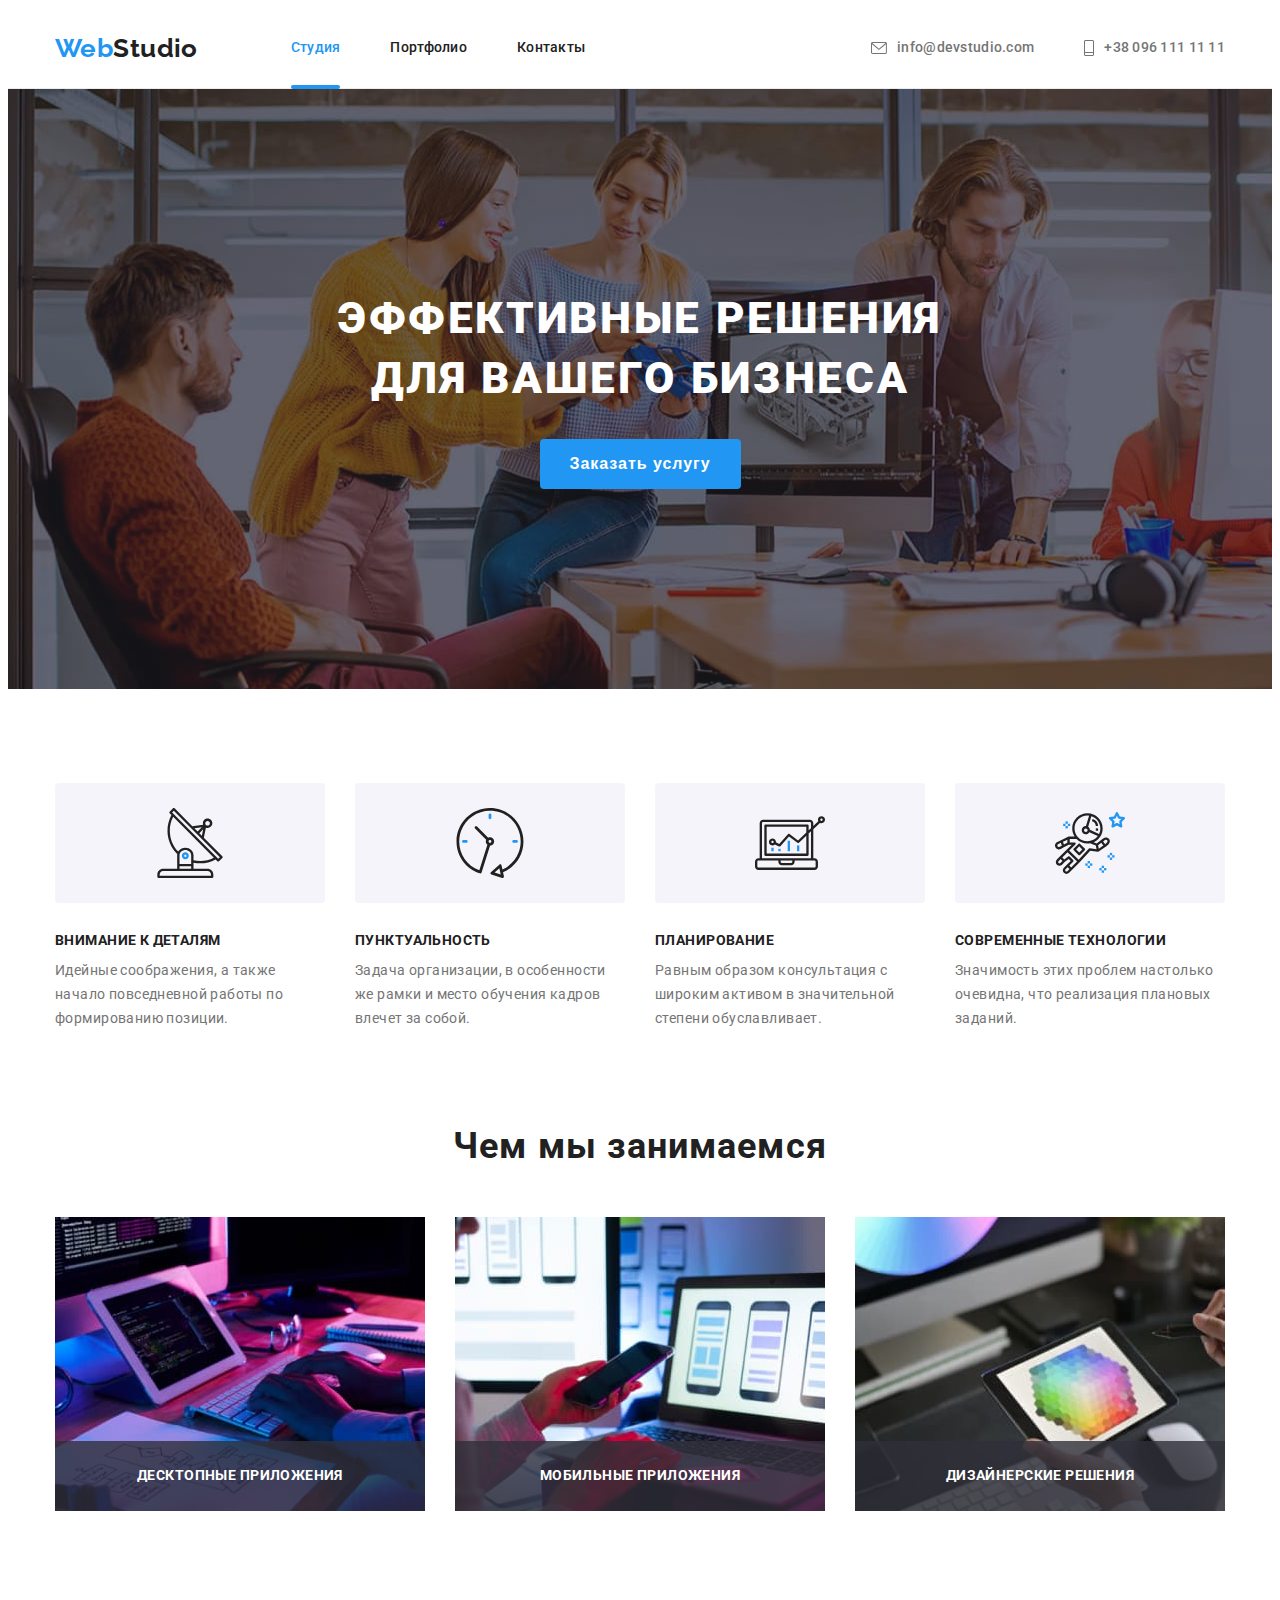
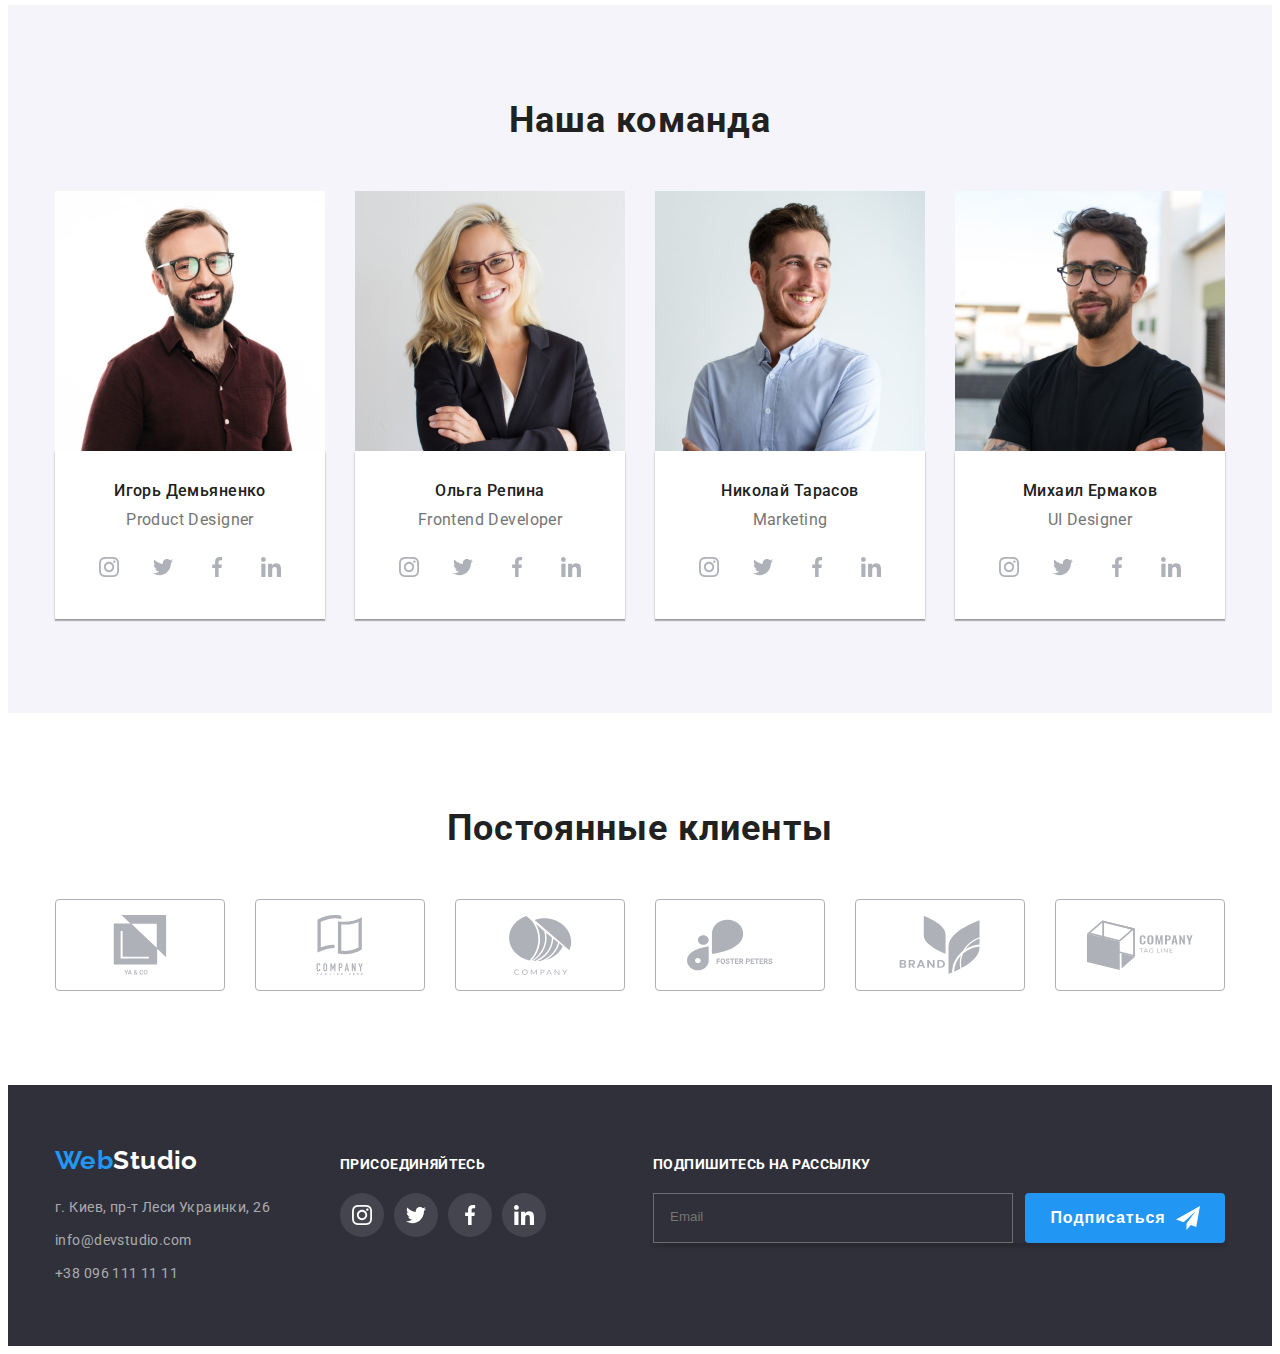
==== commit cc29b460: "finish 21.04.2022" ====
--- a/index.html
+++ b/index.html
@@ -45,7 +45,7 @@
         <ul class="auth-nav list">
           <li class="item">
             <a class="link header-link" href="mailto:info@example.com">
-              <svg class="eader-link__icon" width="16" height="12">
+              <svg class="header-link__icon" width="16" height="12">
                 <use href="./images/sprite.svg#envelope"></use></svg
               >info@devstudio.com</a
             >
@@ -173,50 +173,50 @@
                 <h3 class="team-title">Игорь Демьяненко</h3>
                 <p class="team-text">Product Designer</p>
                 <ul class="social-list list">
-                  <li class="social-list-item">
-                    <a
-                      class="social-list-link link"
-                      href=""
-                      target="_blank"
-                      rel="noopener noreferrer nofollow"
-                    >
-                      <svg class="social-list-icon" width="20" height="20">
+                  <li class="social-list__item">
+                    <a
+                      class="social-list__link link"
+                      href=""
+                      target="_blank"
+                      rel="noopener noreferrer nofollow"
+                    >
+                      <svg class="social-list__icon" width="20" height="20">
                         <use href="./images/sprite.svg#instagram"></use>
                       </svg>
                     </a>
                   </li>
-                  <li class="social-list-item">
-                    <a
-                      class="social-list-link link"
-                      href=""
-                      target="_blank"
-                      rel="noopener noreferrer nofollow"
-                    >
-                      <svg class="social-list-icon" width="20" height="20">
+                  <li class="social-list__item">
+                    <a
+                      class="social-list__link link"
+                      href=""
+                      target="_blank"
+                      rel="noopener noreferrer nofollow"
+                    >
+                      <svg class="social-list__icon" width="20" height="20">
                         <use href="./images/sprite.svg#twitter"></use>
                       </svg>
                     </a>
                   </li>
-                  <li class="social-list-item">
-                    <a
-                      class="social-list-link link"
-                      href=""
-                      target="_blank"
-                      rel="noopener noreferrer nofollow"
-                    >
-                      <svg class="social-list-icon" width="20" height="20">
+                  <li class="social-list__item">
+                    <a
+                      class="social-list__link link"
+                      href=""
+                      target="_blank"
+                      rel="noopener noreferrer nofollow"
+                    >
+                      <svg class="social-list__icon" width="20" height="20">
                         <use href="./images/sprite.svg#facebook"></use>
                       </svg>
                     </a>
                   </li>
-                  <li class="social-list-item">
-                    <a
-                      class="social-list-link link"
-                      href=""
-                      target="_blank"
-                      rel="noopener noreferrer nofollow"
-                    >
-                      <svg class="social-list-icon" width="20" height="20">
+                  <li class="social-list__item">
+                    <a
+                      class="social-list__link link"
+                      href=""
+                      target="_blank"
+                      rel="noopener noreferrer nofollow"
+                    >
+                      <svg class="social-list__icon" width="20" height="20">
                         <use href="./images/sprite.svg#linkedin"></use>
                       </svg>
                     </a>
@@ -230,50 +230,50 @@
                 <h3 class="team-title">Ольга Репина</h3>
                 <p class="team-text">Frontend Developer</p>
                 <ul class="social-list list">
-                  <li class="social-list-item">
-                    <a
-                      class="social-list-link link"
-                      href=""
-                      target="_blank"
-                      rel="noopener noreferrer nofollow"
-                    >
-                      <svg class="social-list-icon" width="20" height="20">
+                  <li class="social-list__item">
+                    <a
+                      class="social-list__link link"
+                      href=""
+                      target="_blank"
+                      rel="noopener noreferrer nofollow"
+                    >
+                      <svg class="social-list__icon" width="20" height="20">
                         <use href="./images/sprite.svg#instagram"></use>
                       </svg>
                     </a>
                   </li>
-                  <li class="social-list-item">
-                    <a
-                      class="social-list-link link"
-                      href=""
-                      target="_blank"
-                      rel="noopener noreferrer nofollow"
-                    >
-                      <svg class="social-list-icon" width="20" height="20">
+                  <li class="social-list__item">
+                    <a
+                      class="social-list__link link"
+                      href=""
+                      target="_blank"
+                      rel="noopener noreferrer nofollow"
+                    >
+                      <svg class="social-list__icon" width="20" height="20">
                         <use href="./images/sprite.svg#twitter"></use>
                       </svg>
                     </a>
                   </li>
-                  <li class="social-list-item">
-                    <a
-                      class="social-list-link link"
-                      href=""
-                      target="_blank"
-                      rel="noopener noreferrer nofollow"
-                    >
-                      <svg class="social-list-icon" width="20" height="20">
+                  <li class="social-list__item">
+                    <a
+                      class="social-list__link link"
+                      href=""
+                      target="_blank"
+                      rel="noopener noreferrer nofollow"
+                    >
+                      <svg class="social-list__icon" width="20" height="20">
                         <use href="./images/sprite.svg#facebook"></use>
                       </svg>
                     </a>
                   </li>
-                  <li class="social-list-item">
-                    <a
-                      class="social-list-link link"
-                      href=""
-                      target="_blank"
-                      rel="noopener noreferrer nofollow"
-                    >
-                      <svg class="social-list-icon" width="20" height="20">
+                  <li class="social-list__item">
+                    <a
+                      class="social-list__link link"
+                      href=""
+                      target="_blank"
+                      rel="noopener noreferrer nofollow"
+                    >
+                      <svg class="social-list__icon" width="20" height="20">
                         <use href="./images/sprite.svg#linkedin"></use>
                       </svg>
                     </a>
@@ -291,50 +291,50 @@
                 <h3 class="team-title">Николай Тарасов</h3>
                 <p class="team-text">Marketing</p>
                 <ul class="social-list list">
-                  <li class="social-list-item">
-                    <a
-                      class="social-list-link link"
-                      href=""
-                      target="_blank"
-                      rel="noopener noreferrer nofollow"
-                    >
-                      <svg class="social-list-icon" width="20" height="20">
+                  <li class="social-list__item">
+                    <a
+                      class="social-list__link link"
+                      href=""
+                      target="_blank"
+                      rel="noopener noreferrer nofollow"
+                    >
+                      <svg class="social-list__icon" width="20" height="20">
                         <use href="./images/sprite.svg#instagram"></use>
                       </svg>
                     </a>
                   </li>
-                  <li class="social-list-item">
-                    <a
-                      class="social-list-link link"
-                      href=""
-                      target="_blank"
-                      rel="noopener noreferrer nofollow"
-                    >
-                      <svg class="social-list-icon" width="20" height="20">
+                  <li class="social-list__item">
+                    <a
+                      class="social-list__link link"
+                      href=""
+                      target="_blank"
+                      rel="noopener noreferrer nofollow"
+                    >
+                      <svg class="social-list__icon" width="20" height="20">
                         <use href="./images/sprite.svg#twitter"></use>
                       </svg>
                     </a>
                   </li>
-                  <li class="social-list-item">
-                    <a
-                      class="social-list-link link"
-                      href=""
-                      target="_blank"
-                      rel="noopener noreferrer nofollow"
-                    >
-                      <svg class="social-list-icon" width="20" height="20">
+                  <li class="social-list__item">
+                    <a
+                      class="social-list__link link"
+                      href=""
+                      target="_blank"
+                      rel="noopener noreferrer nofollow"
+                    >
+                      <svg class="social-list__icon" width="20" height="20">
                         <use href="./images/sprite.svg#facebook"></use>
                       </svg>
                     </a>
                   </li>
-                  <li class="social-list-item">
-                    <a
-                      class="social-list-link link"
-                      href=""
-                      target="_blank"
-                      rel="noopener noreferrer nofollow"
-                    >
-                      <svg class="social-list-icon" width="20" height="20">
+                  <li class="social-list__item">
+                    <a
+                      class="social-list__link link"
+                      href=""
+                      target="_blank"
+                      rel="noopener noreferrer nofollow"
+                    >
+                      <svg class="social-list__icon" width="20" height="20">
                         <use href="./images/sprite.svg#linkedin"></use>
                       </svg>
                     </a>
@@ -352,50 +352,50 @@
                 <h3 class="team-title">Михаил Ермаков</h3>
                 <p class="team-text">UI Designer</p>
                 <ul class="social-list list">
-                  <li class="social-list-item">
-                    <a
-                      class="social-list-link link"
-                      href=""
-                      target="_blank"
-                      rel="noopener noreferrer nofollow"
-                    >
-                      <svg class="social-list-icon" width="20" height="20">
+                  <li class="social-list__item">
+                    <a
+                      class="social-list__link link"
+                      href=""
+                      target="_blank"
+                      rel="noopener noreferrer nofollow"
+                    >
+                      <svg class="social-list__icon" width="20" height="20">
                         <use href="./images/sprite.svg#instagram"></use>
                       </svg>
                     </a>
                   </li>
-                  <li class="social-list-item">
-                    <a
-                      class="social-list-link link"
-                      href=""
-                      target="_blank"
-                      rel="noopener noreferrer nofollow"
-                    >
-                      <svg class="social-list-icon" width="20" height="20">
+                  <li class="social-list__item">
+                    <a
+                      class="social-list__link link"
+                      href=""
+                      target="_blank"
+                      rel="noopener noreferrer nofollow"
+                    >
+                      <svg class="social-list__icon" width="20" height="20">
                         <use href="./images/sprite.svg#twitter"></use>
                       </svg>
                     </a>
                   </li>
-                  <li class="social-list-item">
-                    <a
-                      class="social-list-link link"
-                      href=""
-                      target="_blank"
-                      rel="noopener noreferrer nofollow"
-                    >
-                      <svg class="social-list-icon" width="20" height="20">
+                  <li class="social-list__item">
+                    <a
+                      class="social-list__link link"
+                      href=""
+                      target="_blank"
+                      rel="noopener noreferrer nofollow"
+                    >
+                      <svg class="social-list__icon" width="20" height="20">
                         <use href="./images/sprite.svg#facebook"></use>
                       </svg>
                     </a>
                   </li>
-                  <li class="social-list-item">
-                    <a
-                      class="social-list-link link"
-                      href=""
-                      target="_blank"
-                      rel="noopener noreferrer nofollow"
-                    >
-                      <svg class="social-list-icon" width="20" height="20">
+                  <li class="social-list__item">
+                    <a
+                      class="social-list__link link"
+                      href=""
+                      target="_blank"
+                      rel="noopener noreferrer nofollow"
+                    >
+                      <svg class="social-list__icon" width="20" height="20">
                         <use href="./images/sprite.svg#linkedin"></use>
                       </svg>
                     </a>
@@ -420,7 +420,7 @@
                 target="_blank"
                 rel="noopener noreferrer nofollow"
               >
-                <svg class="client-link-icon" width="106" height="60">
+                <svg class="client-link__icon" width="106" height="60">
                   <use href="./images/sprite.svg#group-1"></use>
                 </svg>
               </a>
@@ -432,7 +432,7 @@
                 target="_blank"
                 rel="noopener noreferrer nofollow"
               >
-                <svg class="client-link-icon" width="106" height="60">
+                <svg class="client-link__icon" width="106" height="60">
                   <use href="./images/sprite.svg#group-2"></use>
                 </svg>
               </a>
@@ -444,7 +444,7 @@
                 target="_blank"
                 rel="noopener noreferrer nofollow"
               >
-                <svg class="client-link-icon" width="106" height="60">
+                <svg class="client-link__icon" width="106" height="60">
                   <use href="./images/sprite.svg#group-3"></use>
                 </svg>
               </a>
@@ -456,7 +456,7 @@
                 target="_blank"
                 rel="noopener noreferrer nofollow"
               >
-                <svg class="client-link-icon" width="106" height="60">
+                <svg class="client-link__icon" width="106" height="60">
                   <use href="./images/sprite.svg#group-4"></use>
                 </svg>
               </a>
@@ -468,7 +468,7 @@
                 target="_blank"
                 rel="noopener noreferrer nofollow"
               >
-                <svg class="client-link-icon" width="106" height="60">
+                <svg class="client-link__icon" width="106" height="60">
                   <use href="./images/sprite.svg#group-5"></use>
                 </svg>
               </a>
@@ -480,7 +480,7 @@
                 target="_blank"
                 rel="noopener noreferrer nofollow"
               >
-                <svg class="client-link-icon" width="106" height="60">
+                <svg class="client-link__icon" width="106" height="60">
                   <use href="./images/sprite.svg#group-6"></use>
                 </svg>
               </a>
@@ -498,7 +498,7 @@
           >
           <address class="adress list">
             <ul class="nav-footer list">
-              <li class="nav-footer-item">
+              <li class="nav-footer__item">
                 <a
                   class="link"
                   href="https://goo.gl/maps/tU7hmyQ66fqLJ7Ar8"
@@ -508,12 +508,12 @@
                   г. Киев, пр-т Леси Украинки, 26</a
                 >
               </li>
-              <li class="nav-footer-item">
+              <li class="nav-footer__item">
                 <a class="link" href="mailto:info@example.com"
                   >info@devstudio.com</a
                 >
               </li>
-              <li class="nav-footer-item">
+              <li class="nav-footer__item">
                 <a class="link" href="tel:+38-099-111-11-11"
                   >+38 096 111 11 11</a
                 >
@@ -525,50 +525,50 @@
           <b class="join-title">присоединяйтесь</b>
 
           <ul class="social-list list">
-            <li class="social-list-item">
-              <a
-                class="social-list-link link"
-                href=""
-                target="_blank"
-                rel="noopener noreferrer nofollow"
-              >
-                <svg class="social-list-icon" width="20" height="20">
+            <li class="social-list__item">
+              <a
+                class="social-list__link link"
+                href=""
+                target="_blank"
+                rel="noopener noreferrer nofollow"
+              >
+                <svg class="social-list__icon" width="20" height="20">
                   <use href="./images/sprite.svg#instagram"></use>
                 </svg>
               </a>
             </li>
-            <li class="social-list-item">
-              <a
-                class="social-list-link link"
-                href=""
-                target="_blank"
-                rel="noopener noreferrer nofollow"
-              >
-                <svg class="social-list-icon" width="20" height="20">
+            <li class="social-list__item">
+              <a
+                class="social-list__link link"
+                href=""
+                target="_blank"
+                rel="noopener noreferrer nofollow"
+              >
+                <svg class="social-list__icon" width="20" height="20">
                   <use href="./images/sprite.svg#twitter"></use>
                 </svg>
               </a>
             </li>
-            <li class="social-list-item">
-              <a
-                class="social-list-link link"
-                href=""
-                target="_blank"
-                rel="noopener noreferrer nofollow"
-              >
-                <svg class="social-list-icon" width="20" height="20">
+            <li class="social-list__item">
+              <a
+                class="social-list__link link"
+                href=""
+                target="_blank"
+                rel="noopener noreferrer nofollow"
+              >
+                <svg class="social-list__icon" width="20" height="20">
                   <use href="./images/sprite.svg#facebook"></use>
                 </svg>
               </a>
             </li>
-            <li class="social-list-item">
-              <a
-                class="social-list-link link"
-                href=""
-                target="_blank"
-                rel="noopener noreferrer nofollow"
-              >
-                <svg class="social-list-icon" width="20" height="20">
+            <li class="social-list__item">
+              <a
+                class="social-list__link link"
+                href=""
+                target="_blank"
+                rel="noopener noreferrer nofollow"
+              >
+                <svg class="social-list__icon" width="20" height="20">
                   <use href="./images/sprite.svg#linkedin"></use>
                 </svg>
               </a>
@@ -589,7 +589,7 @@
             </span>
             <button class="hero-button send-button" type="submit">
               Подписаться
-              <svg class="social-send-button" width="24" height="24">
+              <svg class="social-send__button" width="24" height="24">
                 <use href="./images/sprite.svg#send"></use>
               </svg>
             </button>
@@ -600,8 +600,8 @@
 
     <div class="backdrop is-hidden" data-modal>
       <div class="modal">
-        <button data-modal-close type="button" class="hero-close-btn">
-          <svg class="hero-close-icon" width="18" height="18">
+        <button data-modal-close type="button" class="hero-close__btn">
+          <svg class="hero-close__icon" width="18" height="18">
             <use href="./images/sprite.svg#close"></use>
           </svg>
         </button>
@@ -609,13 +609,13 @@
         <p class="modal-invitation">Оставьте свои данные, мы вам перезвоним</p>
 
         <form class="contact-form">
-          <div class="contact-form-list">
-            <label class="contact-form-field"
+          <div class="contact-form__list">
+            <label class="contact-form__field"
               ><span class="contact-information">Имя</span>
-              <span class="contack-form-input-wraper">
+              <span class="contack-form__input__wraper">
                 <input
                   name="user_name"
-                  class="contact-form-input"
+                  class="contact-form__input"
                   type="text"
                 />
                 <svg class="contact-icon" width="18" height="18">
@@ -623,12 +623,12 @@
                 </svg>
               </span>
             </label>
-            <label class="contact-form-field"
+            <label class="contact-form__field"
               ><span class="contact-information">Телефон</span>
-              <span class="contack-form-input-wraper">
+              <span class="contack-form__input__wraper">
                 <input
                   name="user_phone"
-                  class="contact-form-input"
+                  class="contact-form__input"
                   type="tel"
                 />
                 <svg class="contact-icon" width="18" height="18">
@@ -636,12 +636,12 @@
                 </svg>
               </span>
             </label>
-            <label class="contact-form-field"
+            <label class="contact-form__field"
               ><span class="contact-information">Почта</span>
-              <span class="contack-form-input-wraper">
+              <span class="contack-form__input__wraper">
                 <input
                   name="user_mail"
-                  class="contact-form-input"
+                  class="contact-form__input"
                   type="email"
                 />
                 <svg class="contact-icon" width="18" height="18">
@@ -649,26 +649,26 @@
                 </svg>
               </span>
             </label>
-            <label class="contact-form-field"
+            <label class="contact-form__field"
               ><span class="contact-information">Комментарий</span>
               <textarea
                 name="user_message"
-                class="contact-form-message"
+                class="contact-form__message"
                 placeholder="Введите текст"
               ></textarea>
             </label>
           </div>
-          <div class="contact-form-checkbox-wraper">
+          <div class="contact-form__checkbox__wraper">
             <input
               name="accept-policy"
               type="checkbox"
-              class="contact-form-checkbox visually-hidden"
+              class="contact-form__checkbox visually-hidden"
               id="polici-checkbox"
               required
             />
-            <label for="polici-checkbox" class="contact-form-checkbox-label"
+            <label for="polici-checkbox" class="contact-form__checkbox__label"
               >Соглашаюсь с рассылкой и принимаю &nbsp;<a
-                class="contact-form-checkbox-link"
+                class="contact-form__checkbox__link"
                 href=""
                 >Условия договора</a
               >
--- a/css/main.min.css
+++ b/css/main.min.css
@@ -1,2 +1,2 @@
-:root{--primary-title-color: #212121;--secondary-text-color: #757575;--accent-color: #2196f3;--secondary-accent-color: #ffffff;--secondary-background-color: #f5f4fa;--footer-background-color: #2f303a;--primary-color: rgba(255, 255, 255, 1);--card-item: 4;--client-link: #afb1b8;--footer-accent-background-color: rgba(255, 255, 255, 0.1);--transition: 250ms cubic-bezier(0.4, 0, 0.2, 1);--border-contact-form: rgba(33, 33, 33, 0.2)}.visually-hidden{position:absolute;width:1px;height:1px;margin:-1px;border:0;padding:0;white-space:nowrap;clip-path:inset(100%);clip:rect(0 0 0 0);overflow:hidden}html{box-sizing:border-box}*,*::before,*::after{box-sizing:border-box}body{color:var(--secondary-text-color);font-family:Roboto, sans-serif;font-size:14px;line-height:1.71;letter-spacing:0.03em}h1,h2,h3,p{margin-top:0;margin-bottom:0}ul{margin-top:0;margin-bottom:0;padding-left:0}img{display:block;max-width:100%;height:auto}.list{list-style:none}.link{text-decoration:none}address{font-style:normal}.section{padding-top:94px;padding-bottom:94px}.container{width:1200px;padding-left:15px;padding-right:15px;margin-left:auto;margin-right:auto}.logo{display:flex;align-items:center;font-family:Raleway, sans-serif;font-weight:700;font-size:26px;line-height:1.19;color:var(--accent-color)}.logo__black{color:var(--primary-title-color)}.hero-button{min-width:200px;padding-top:10px;padding-bottom:10px;padding-left:30px;padding-right:30px;border-radius:4px;cursor:pointer;font-weight:700;font-size:16px;line-height:1.88;border:none;letter-spacing:0.06em;background:var(--accent-color);color:var(--secondary-accent-color);transition:background-color var(--transition)}.hero-button:hover,.hero-button:focus{background-color:#188ce8}.card-set{display:flex;flex-wrap:wrap;margin-left:-30px;margin-top:-30px}.card-item{flex-basis:calc(100% / var(--card-item) - 30px);margin-left:30px;margin-top:30px}.backdrop{position:fixed;top:0;left:0;width:100%;height:100%;background-color:rgba(0,0,0,0.2);opacity:1;transition:opacity var(--transition)}.backdrop.is-hidden{opacity:0;visibility:hidden;pointer-events:none}.backdrop.is-hidden .modal{transform:translate(-50%, -50%) scale(1.25)}.modal{position:absolute;top:50%;left:50%;padding:40px;min-height:581px;max-width:528px;width:100%;border-radius:4px;background-color:var(--secondary-accent-color);box-shadow:0px 2px 1px rgba(0,0,0,0.2),0px 1px 1px rgba(0,0,0,0.14),0px 1px 3px rgba(0,0,0,0.12);transform:translate(-50%, -50%) scale(1);transition:transform var(--transition)}.modal-invitation{display:block;margin-bottom:12px;font-weight:700;font-size:20px;line-height:1.17;text-align:center;color:var(--primary-title-color)}.contact-form__field{display:block}.contact-form__field:not(:last-child){margin-bottom:10px}.contact-information{font-size:12px;line-height:1.16;letter-spacing:0.01em}.contact-form-input{width:100%;height:40px;padding-left:42px;border:1px solid var(--border-contact-form);border-radius:4px;transition:border var(--transition)}.contact-form-input:hover,.contact-form-input:focus{outline:none;border-color:var(--accent-color)}.contact-icon{position:absolute;top:50%;left:12px;transform:translateY(-50%);transition:fill var(--transition)}.contact-form-input:hover+.contact-icon,.contact-form-input:focus+.contact-icon{fill:var(--accent-color)}.contack-form-input-wraper{position:relative;display:block;margin-top:4px}.contact-form-list{margin-bottom:20px}.contact-form-message{width:100%;height:120px;padding-left:16px;padding-right:16px;padding-top:12px;padding-bottom:12px;resize:none;border:1px solid var(--border-contact-form);border-radius:4px;transition:border-color var(--transition)}.contact-form-message::placeholder{color:rgba(117,117,117,0.5)}.contact-form-message:hover,.contact-form-message:focus{outline:none;border-color:var(--accent-color)}.contact-form-checkbox-label{display:flex;justify-content:center;align-items:center;line-height:1}.contact-form-checkbox-label::before{display:inline-flex;content:"";width:16px;height:15px;margin-right:10px;border:1px solid var(--primary-title-color);cursor:pointer}.contact-form-checkbox:hover+.contact-form-checkbox-label::before,.contact-form-checkbox:focus+.contact-form-checkbox-label::before{border:1px solid var(--accent-color)}.contact-form-checkbox:checked+.contact-form-checkbox-label::before{outline:none;background-image:url(../images/icon-check.svg);background-position:50% 50%}.contact-form-checkbox-link{font-weight:400;color:var(--accent-color)}.contact-form-checkbox-wraper{margin-bottom:26px}.submit-button{display:block;margin:0 auto}.hero-close-btn{position:absolute;top:8px;right:8px;padding:0;display:flex;justify-content:center;align-items:center;width:30px;height:30px;border-radius:50%;border:1px solid rgba(0,0,0,0.1);background-color:transparent;cursor:pointer;transition:fill var(--transition)}.hero-close-btn:hover,.hero-close-btn:focus{fill:var(--accent-color)}.social-list-icon{fill:currentColor}.social-list{display:flex;justify-content:space-between}.social-list-item:not(:last-child){margin-right:10px}.social-list-link{display:flex;align-items:center;justify-content:center;width:44px;height:44px;color:var(--client-link);background-color:var(--footer-accent-background-color);border-radius:50%;transition:color var(--transition),background-color var(--transition)}.social-list-link:hover,.social-list-link:focus{background-color:var(--accent-color);color:var(--secondary-accent-color)}.header{border-bottom:1px solid #ececec}.header .current::after{content:"";display:flex;position:absolute;bottom:-1px;width:100%;height:4px;border-radius:2px;background-color:#2196f3}.header .logo{margin-right:93px}.header-container{display:flex;align-items:center}.nav{display:flex}.site-nav{display:flex;color:var(--primary-title-color)}.site-nav .link.current{color:var(--accent-color)}.site-nav .item:not(:last-child){margin-right:50px}.header-link{display:flex;align-items:center;position:relative;font-weight:500;padding-top:32px;padding-bottom:32px;line-height:1.14;letter-spacing:0.02em;color:var(--secondary-text-colo);transition:color var(--transition)}.header-link:hover,.header-link:focus{color:var(--accent-color)}.header-link__icon{fill:currentColor}.auth-nav{display:flex;margin-left:auto;transition:fill var(--transition),color var(--transition)}.auth-nav .item:not(:last-child){margin-right:50px}.auth-nav .link-icon{fill:currentColor;margin-right:10px}.hero{background-image:linear-gradient(rgba(47,48,58,0.4), rgba(47,48,58,0.4)),url(../images/comand.jpg);background-size:1600px, cover;text-align:center;background-color:#2f303a;margin-right:auto;margin-left:auto;max-width:1600px;padding-top:200px;padding-bottom:200px}.hero-title{max-width:696px;margin-bottom:30px;margin-left:auto;margin-right:auto;font-weight:900;font-size:44px;line-height:1.36;text-align:center;letter-spacing:0.06em;text-transform:uppercase;color:var(--secondary-accent-color)}.quality{padding-bottom:0}.service-list{--card-item: 3}.qualiti-item{display:flex;height:120px;border-radius:4px;justify-content:center;align-items:center;background-color:var(--secondary-background-color);margin-bottom:30px;text-align:center}.quality-title{margin-bottom:10px;font-weight:700;font-size:14px;line-height:1.14;text-transform:uppercase;color:var(--primary-title-color)}.section-title{text-align:center;margin-bottom:50px;font-weight:700;font-size:36px;line-height:1.17;letter-spacing:0.03em;color:var(--primary-title-color)}.service-card{position:relative}.service-icon{position:relative}.service-thumb{position:absolute;display:flex;bottom:0;width:100%;height:70px;justify-content:center;align-items:center;font-weight:700;line-height:1.17;color:var(--primary-color);background-color:rgba(47,48,58,0.8)}.team{background:var(--secondary-background-color)}.team-card{flex-wrap:wrap;text-align:center;flex-basis:calc((100% - 120px) / 4);margin-left:30px;margin-top:30px}.team-title{margin-bottom:10px;font-weight:500;font-size:16px;line-height:1.19;color:var(--primary-title-color)}.team-content{text-align:center;padding-top:30px;padding-bottom:30px;padding-left:32px;padding-right:32px;background-color:var(--secondary-accent-color);box-shadow:0px 2px 1px rgba(0,0,0,0.2),0px 1px 1px rgba(0,0,0,0.14),0px 1px 3px rgba(0,0,0,0.12)}.team-text{font-size:16px;line-height:1.19;margin-bottom:16px}.client-list{--card-item: 6;display:flex;align-items:center}.client-link{outline:none;display:flex;width:170px;height:92px;color:var(--client-link);border:1px solid currentColor;border-radius:4px;justify-content:center;align-items:center;transition:color var(--transition)}.client-link:hover,.client-link:focus{border:1px solid var(--accent-color)}.client-link-icon{fill:currentColor}.client-link:hover .client-link-icon,.client-link:focus .client-link-icon{fill:var(--accent-color)}.footer{padding-top:60px;padding-bottom:60px;background:var(--footer-background-color)}.footer .social-list-link{color:var(--secondary-accent-color)}.footer .logo{margin-bottom:20px}.footer-content{display:flex;align-items:baseline}.footer-item:last-child{margin-left:auto}.footer-item:not(:last-child){margin-right:70px}.adress{font-style:normal;color:var(--secondary-accent-color)}.logo-white{color:var(--secondary-accent-color)}.nav-footer .link{color:rgba(255,255,255,0.6);transition:color var(--transition)}.nav-footer .link:hover,.nav-footer .link:focus{color:var(--secondary-accent-color)}.nav-footer-item:not(:last-child){margin-bottom:9px}.footer.social-list-link{color:var(--secondary-accent-color)}.social-send-button{margin-left:10px;fill:currentColor}.social-subscription{display:flex;border-radius:4px;min-width:358px;font-size:16px;box-shadow:0px 4px 4px rgba(0,0,0,0.15)}.mail-subscription{border:1px solid rgba(255,255,255,0.3);margin-right:12px;transition:border var(--transition)}.mail-subscription:hover,.mail-subscription:focus{outline:none;border-color:var(--accent-color)}.mail{min-width:358px;padding-top:15px;padding-bottom:15px;padding-left:16px;border:none;outline:none;background-color:transparent;color:var(--secondary-accent-color)}.send-button{display:flex;padding-left:0;padding-right:0;justify-content:center;align-items:center}.join{margin-left:70px}.join-title{display:block;margin-bottom:20px;font-weight:700;font-size:14px;line-height:1.14;letter-spacing:0.03em;text-transform:uppercase;color:var(--secondary-accent-color)}.join-list-link{display:flex;align-items:center;justify-content:center;width:44px;height:44px;background-color:rgba(255,255,255,0.1);border-radius:50%;transition:background-color var(--transition)}.join-list-link:hover,.join-list-link:focus{background-color:var(--accent-color)}.join-list-icon{fill:var(--secondary-accent-color)}.join-list-link:hover .join-list-icon,.join-list-link:focus .join-list-icon{background-color:var(--accent-color)}.join-list-item:not(:last-child){margin-right:10px}.join-list{display:flex;justify-content:space-between}.join-subscription{margin-left:auto}.buttons-list{display:flex;justify-content:center;margin-bottom:50px}.button-item:not(:last-child){margin-right:8px}.button{padding:6px 22px;border-radius:4px;border-color:transparent;font-weight:500;font-size:16px;line-height:1.62;letter-spacing:0.03em;color:var(--primary-title-color);cursor:pointer;background:var(--secondary-background-color);transition:color var(--transition),background-color var(--transition),box-shadow var(--transition)}.button:hover,.button:focus,.button .buttons-list .current{background-color:var(--accent-color);color:var(--secondary-accent-color);box-shadow:0px 2px 2px rgba(0,0,0,0.12),0px 1px 2px rgba(0,0,0,0.08),0px 3px 1px rgba(0,0,0,0.1)}.work-list{--card-item: 3}.work-list-item{display:flex;flex-direction:column;transition:box-shadow var(--transition)}.work-list-item:hover,.work-list-item:focus{box-shadow:1px 4px 6px rgba(0,0,0,0.16),0px 4px 4px rgba(0,0,0,0.06),0px 1px 1px rgba(0,0,0,0.12)}.product{position:relative;overflow:hidden}.product-overlay{display:inline-block;position:absolute;top:0;left:0;width:100%;height:100%;background-color:rgba(33,150,243,0.9);transform:translateY(100%);transition:transform var(--transition)}.work-list-item:hover .product-overlay,.work-list-item:focus .product-overlay{transform:translateY(0)}.product-thumb{position:absolute;width:322px;height:168px;display:flex;top:50%;left:50%;transform:translate(-50%, -50%);opacity:1;font-family:roboto;font-weight:400;font-size:18px;line-height:1.55;letter-spacing:0.03em;color:#fff}.work-title{margin-bottom:4px;font-weight:700;font-size:18px;line-height:2;color:var(--primary-title-color)}.work-content{padding:20px 24px;border:1px solid #eeeeee;border-top:none}.work-text{font-weight:400;font-size:16px;line-height:1.88;letter-spacing:0.03em;color:var(--secondary-text-color)}
+:root{--primary-title-color: #212121;--secondary-text-color: #757575;--accent-color: #2196f3;--secondary-accent-color: #ffffff;--secondary-background-color: #f5f4fa;--footer-background-color: #2f303a;--primary-color: rgba(255, 255, 255, 1);--card-item: 4;--client-link: #afb1b8;--footer-accent-background-color: rgba(255, 255, 255, 0.1);--transition: 250ms cubic-bezier(0.4, 0, 0.2, 1);--border-contact-form: rgba(33, 33, 33, 0.2)}.visually-hidden{position:absolute;width:1px;height:1px;margin:-1px;border:0;padding:0;white-space:nowrap;clip-path:inset(100%);clip:rect(0 0 0 0);overflow:hidden}html{box-sizing:border-box}*,*::before,*::after{box-sizing:border-box}body{color:var(--secondary-text-color);font-family:Roboto, sans-serif;font-size:14px;line-height:1.71;letter-spacing:0.03em}h1,h2,h3,p{margin-top:0;margin-bottom:0}ul{margin-top:0;margin-bottom:0;padding-left:0}img{display:block;max-width:100%;height:auto}.list{list-style:none}.link{text-decoration:none}address{font-style:normal}.container{width:1200px;padding-left:15px;padding-right:15px;margin-left:auto;margin-right:auto}.section{padding-top:94px;padding-bottom:94px}.logo{display:flex;align-items:center;font-family:Raleway, sans-serif;font-weight:700;font-size:26px;line-height:1.19;color:var(--accent-color)}.logo__black{color:var(--primary-title-color)}.hero-button{min-width:200px;padding-top:10px;padding-bottom:10px;padding-left:30px;padding-right:30px;border-radius:4px;cursor:pointer;font-weight:700;font-size:16px;line-height:1.88;border:none;letter-spacing:0.06em;background:var(--accent-color);color:var(--secondary-accent-color);transition:background-color var(--transition)}.hero-button:hover,.hero-button:focus{background-color:#188ce8}.card-set{display:flex;flex-wrap:wrap;margin-left:-30px;margin-top:-30px}.card-item{flex-basis:calc(100% / var(--card-item) - 30px);margin-left:30px;margin-top:30px}.backdrop{position:fixed;top:0;left:0;width:100%;height:100%;background-color:rgba(0,0,0,0.2);opacity:1;transition:opacity var(--transition)}.backdrop.is-hidden{opacity:0;visibility:hidden;pointer-events:none}.backdrop.is-hidden .modal{transform:translate(-50%, -50%) scale(1.25)}.modal{position:absolute;top:50%;left:50%;padding:40px;min-height:581px;max-width:528px;width:100%;border-radius:4px;background-color:var(--secondary-accent-color);box-shadow:0px 2px 1px rgba(0,0,0,0.2),0px 1px 1px rgba(0,0,0,0.14),0px 1px 3px rgba(0,0,0,0.12);transform:translate(-50%, -50%) scale(1);transition:transform var(--transition)}.modal-invitation{display:block;margin-bottom:12px;font-weight:700;font-size:20px;line-height:1.17;text-align:center;color:var(--primary-title-color)}.contact-form__field{display:block}.contact-form__field:not(:last-child){margin-bottom:10px}.contact-information{font-size:12px;line-height:1.16;letter-spacing:0.01em}.contact-form__input{width:100%;height:40px;padding-left:42px;border:1px solid var(--border-contact-form);border-radius:4px;transition:border var(--transition)}.contact-form__input:hover,.contact-form__input:focus{outline:none;border-color:var(--accent-color)}.contact-icon{position:absolute;top:50%;left:12px;transform:translateY(-50%);transition:fill var(--transition)}.contact-form__input:hover+.contact-icon,.contact-form__input:focus+.contact-icon{fill:var(--accent-color)}.contack-form__input__wraper{position:relative;display:block;margin-top:4px}.contact-form__list{margin-bottom:20px}.contact-form__message{width:100%;height:120px;padding-left:16px;padding-right:16px;padding-top:12px;padding-bottom:12px;resize:none;border:1px solid var(--border-contact-form);border-radius:4px;transition:border-color var(--transition)}.contact-form__message::placeholder{color:rgba(117,117,117,0.5)}.contact-form__message:hover,.contact-form__message:focus{outline:none;border-color:var(--accent-color)}.contact-form__checkbox__label{display:flex;justify-content:center;align-items:center;line-height:1}.contact-form__checkbox__label::before{display:inline-flex;content:"";width:16px;height:15px;margin-right:10px;border:1px solid var(--primary-title-color);cursor:pointer}.contact-form__checkbox:hover+.contact-form__checkbox__label::before,.contact-form__checkbox:focus+.contact-form__checkbox__label::before{border:1px solid var(--accent-color)}.contact-form__checkbox:checked+.contact-form__checkbox__label::before{outline:none;background-image:url(../images/icon-check.svg);background-position:50% 50%}.contact-form__checkbox__link{font-weight:400;color:var(--accent-color)}.contact-form__checkbox-wraper{margin-bottom:26px}.submit-button{display:block;margin:0 auto}.hero-close__btn{position:absolute;top:8px;right:8px;padding:0;display:flex;justify-content:center;align-items:center;width:30px;height:30px;border-radius:50%;border:1px solid rgba(0,0,0,0.1);background-color:transparent;cursor:pointer;transition:fill var(--transition)}.hero-close__btn:hover,.hero-close__btn:focus{fill:var(--accent-color)}.social-list__link{display:flex;align-items:center;justify-content:center;width:44px;height:44px;color:var(--client-link);background-color:var(--footer-accent-background-color);border-radius:50%;transition:color var(--transition),background-color var(--transition)}.social-list__link:hover,.social-list__link:focus{background-color:var(--accent-color);color:var(--secondary-accent-color)}.social-list__icon{fill:currentColor}.social-list{display:flex;justify-content:space-between}.social-list__item:not(:last-child){margin-right:10px}.social-list__icon{fill:currentColor}.social-list{display:flex;justify-content:space-between}.social-list__item:not(:last-child){margin-right:10px}.header{border-bottom:1px solid #ececec}.header .current::after{content:"";display:flex;position:absolute;bottom:-1px;width:100%;height:4px;border-radius:2px;background-color:#2196f3}.header .logo{margin-right:93px}.header-container{display:flex;align-items:center}.nav{display:flex}.site-nav{display:flex;color:var(--primary-title-color)}.site-nav .link.current{color:var(--accent-color)}.site-nav .item:not(:last-child){margin-right:50px}.header-link{display:flex;align-items:center;position:relative;font-weight:500;padding-top:32px;padding-bottom:32px;line-height:1.14;letter-spacing:0.02em;color:var(--secondary-text-colo);transition:color var(--transition)}.header-link:hover,.header-link:focus{color:var(--accent-color)}.auth-nav{display:flex;margin-left:auto;transition:fill var(--transition),color var(--transition)}.auth-nav .item:not(:last-child){margin-right:50px}.auth-nav .header-link__icon{fill:currentColor;margin-right:10px}.hero{background-image:linear-gradient(rgba(47,48,58,0.4), rgba(47,48,58,0.4)),url(../images/comand.jpg);background-size:1600px, cover;text-align:center;background-color:#2f303a;margin-right:auto;margin-left:auto;max-width:1600px;padding-top:200px;padding-bottom:200px}.hero-title{max-width:696px;margin-bottom:30px;margin-left:auto;margin-right:auto;font-weight:900;font-size:44px;line-height:1.36;text-align:center;letter-spacing:0.06em;text-transform:uppercase;color:var(--secondary-accent-color)}.quality{padding-bottom:0}.service-list{--card-item: 3}.qualiti-item{display:flex;height:120px;border-radius:4px;justify-content:center;align-items:center;background-color:var(--secondary-background-color);margin-bottom:30px;text-align:center}.quality-title{margin-bottom:10px;font-weight:700;font-size:14px;line-height:1.14;text-transform:uppercase;color:var(--primary-title-color)}.section-title{text-align:center;margin-bottom:50px;font-weight:700;font-size:36px;line-height:1.17;letter-spacing:0.03em;color:var(--primary-title-color)}.service-card{position:relative}.service-icon{position:relative}.service-thumb{position:absolute;display:flex;bottom:0;width:100%;height:70px;justify-content:center;align-items:center;font-weight:700;line-height:1.17;color:var(--primary-color);background-color:rgba(47,48,58,0.8)}.team{background:var(--secondary-background-color)}.team-card{flex-wrap:wrap;text-align:center;flex-basis:calc((100% - 120px) / 4);margin-left:30px;margin-top:30px}.team-title{margin-bottom:10px;font-weight:500;font-size:16px;line-height:1.19;color:var(--primary-title-color)}.team-content{text-align:center;padding-top:30px;padding-bottom:30px;padding-left:32px;padding-right:32px;background-color:var(--secondary-accent-color);box-shadow:0px 2px 1px rgba(0,0,0,0.2),0px 1px 1px rgba(0,0,0,0.14),0px 1px 3px rgba(0,0,0,0.12)}.team-text{font-size:16px;line-height:1.19;margin-bottom:16px}.client-list{--card-item: 6;display:flex;align-items:center}.client-link{outline:none;display:flex;width:170px;height:92px;color:var(--client-link);border:1px solid currentColor;border-radius:4px;justify-content:center;align-items:center;transition:color var(--transition)}.client-link:hover,.client-link:focus{border:1px solid var(--accent-color)}.client-link__icon{fill:currentColor}.client-link:hover .client-link__icon,.client-link:focus .client-link__icon{fill:var(--accent-color)}.footer{padding-top:60px;padding-bottom:60px;background:var(--footer-background-color)}.footer .social-list__link{color:var(--secondary-accent-color)}.footer .logo{margin-bottom:20px}.footer-content{display:flex;align-items:baseline}.footer-item:last-child{margin-left:auto}.footer-item:not(:last-child){margin-right:70px}.adress{font-style:normal;color:var(--secondary-accent-color)}.logo-white{color:var(--secondary-accent-color)}.nav-footer .link{color:rgba(255,255,255,0.6);transition:color var(--transition)}.nav-footer .link:hover,.nav-footer .link:focus{color:var(--secondary-accent-color)}.nav-footer__item:not(:last-child){margin-bottom:9px}.footer.social-list__link{color:var(--secondary-accent-color)}.social-send__button{margin-left:10px;fill:currentColor}.social-subscription{display:flex;border-radius:4px;min-width:358px;font-size:16px;box-shadow:0px 4px 4px rgba(0,0,0,0.15)}.mail-subscription{border:1px solid rgba(255,255,255,0.3);margin-right:12px;transition:border var(--transition)}.mail-subscription:hover,.mail-subscription:focus{outline:none;border-color:var(--accent-color)}.mail{min-width:358px;padding-top:15px;padding-bottom:15px;padding-left:16px;border:none;outline:none;background-color:transparent;color:var(--secondary-accent-color)}.send-button{display:flex;padding-left:0;padding-right:0;justify-content:center;align-items:center}.join{margin-left:70px}.join-title{display:block;margin-bottom:20px;font-weight:700;font-size:14px;line-height:1.14;letter-spacing:0.03em;text-transform:uppercase;color:var(--secondary-accent-color)}.join-list__link{display:flex;align-items:center;justify-content:center;width:44px;height:44px;background-color:rgba(255,255,255,0.1);border-radius:50%;transition:background-color var(--transition)}.join-list__link:hover,.join-list__link:focus{background-color:var(--accent-color)}.join-list__icon{fill:var(--secondary-accent-color)}.join-list-link:hover .join-list__icon,.join-list-link:focus .join-list__icon{background-color:var(--accent-color)}.join-list__item:not(:last-child){margin-right:10px}.join-list{display:flex;justify-content:space-between}.join-subscription{margin-left:auto}.buttons-list{display:flex;justify-content:center;margin-bottom:50px}.button-item:not(:last-child){margin-right:8px}.button{padding:6px 22px;border-radius:4px;border-color:transparent;font-weight:500;font-size:16px;line-height:1.62;letter-spacing:0.03em;color:var(--primary-title-color);cursor:pointer;background:var(--secondary-background-color);transition:color var(--transition),background-color var(--transition),box-shadow var(--transition)}.button:hover,.button:focus,.button .buttons-list .current{background-color:var(--accent-color);color:var(--secondary-accent-color);box-shadow:0px 2px 2px rgba(0,0,0,0.12),0px 1px 2px rgba(0,0,0,0.08),0px 3px 1px rgba(0,0,0,0.1)}.work-list{--card-item: 3}.work-list__item{display:flex;flex-direction:column;transition:box-shadow var(--transition)}.work-list__item:hover,.work-list__item:focus{box-shadow:1px 4px 6px rgba(0,0,0,0.16),0px 4px 4px rgba(0,0,0,0.06),0px 1px 1px rgba(0,0,0,0.12)}.product{position:relative;overflow:hidden}.product-overlay{display:inline-block;position:absolute;top:0;left:0;width:100%;height:100%;background-color:rgba(33,150,243,0.9);transform:translateY(100%);transition:transform var(--transition)}.work-list__item:hover .product-overlay,.work-list__item:focus .product-overlay{transform:translateY(0)}.product-thumb{position:absolute;width:322px;height:168px;display:flex;top:50%;left:50%;transform:translate(-50%, -50%);opacity:1;font-family:roboto;font-weight:400;font-size:18px;line-height:1.55;letter-spacing:0.03em;color:#fff}.work-title{margin-bottom:4px;font-weight:700;font-size:18px;line-height:2;color:var(--primary-title-color)}.work-content{padding:20px 24px;border:1px solid #eeeeee;border-top:none}.work-text{font-weight:400;font-size:16px;line-height:1.88;letter-spacing:0.03em;color:var(--secondary-text-color)}
 /*# sourceMappingURL=main.min.css.map */